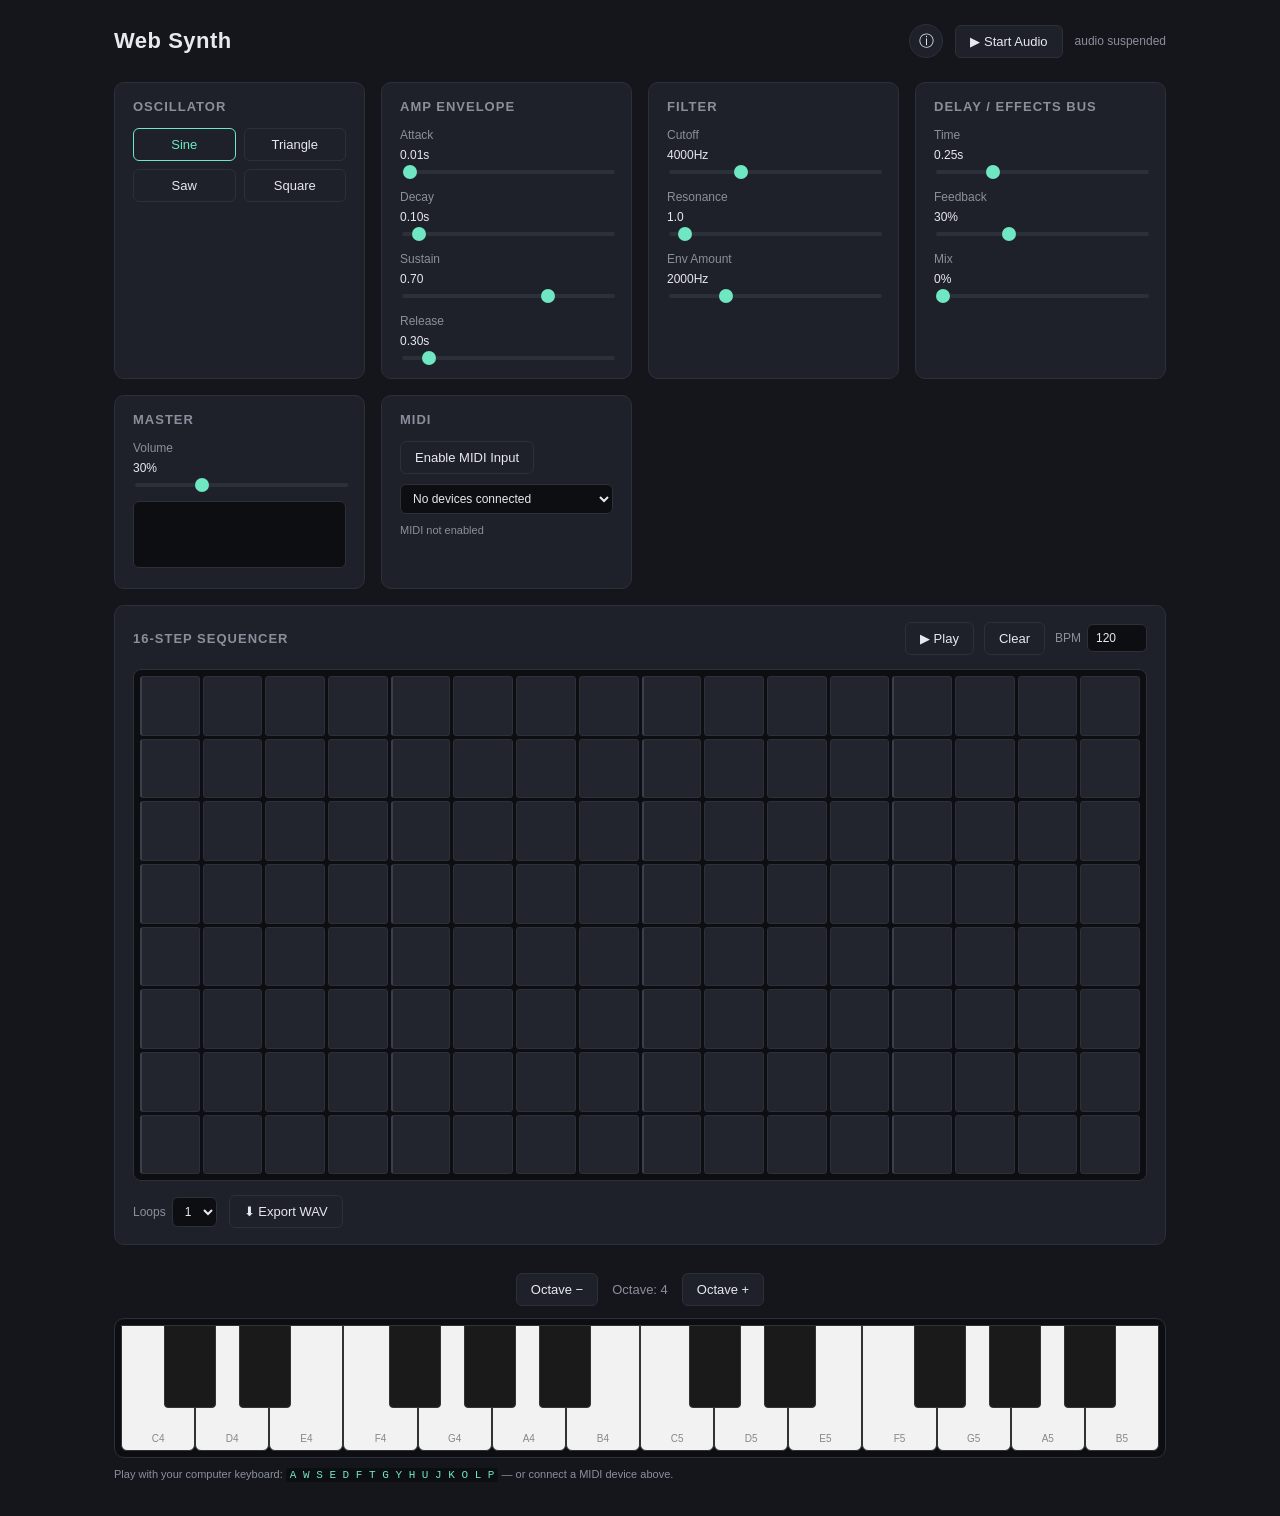
==== index.html @ 2da32f61 "Initial commit: Web Synth Polyphonic Web Audio/MIDI synthesizer with a 16-step sequencer, delay bus," ====
<!DOCTYPE html>
<html lang="en">
<head>
<meta charset="UTF-8" />
<meta name="viewport" content="width=device-width, initial-scale=1.0" />
<title>Web Synth</title>
<link rel="stylesheet" href="style.css" />
</head>
<body>
  <div class="app">
    <header>
      <h1>Web Synth</h1>
      <div class="power">
        <button id="aboutBtn" class="icon-btn" title="About / Tech Specs" aria-label="About and technical specs">ⓘ</button>
        <button id="startBtn">▶ Start Audio</button>
        <span id="statusText" class="status">audio suspended</span>
      </div>
    </header>

    <main>
      <section class="panel">
        <h2>Oscillator</h2>
        <div class="waveform-buttons" id="waveformButtons">
          <button data-wave="sine" class="wave-btn active">Sine</button>
          <button data-wave="triangle" class="wave-btn">Triangle</button>
          <button data-wave="sawtooth" class="wave-btn">Saw</button>
          <button data-wave="square" class="wave-btn">Square</button>
        </div>
      </section>

      <section class="panel">
        <h2>Amp Envelope</h2>
        <div class="sliders">
          <label>Attack <span class="val" id="attackVal">0.01s</span>
            <input type="range" id="attack" min="0" max="2" step="0.01" value="0.01">
          </label>
          <label>Decay <span class="val" id="decayVal">0.10s</span>
            <input type="range" id="decay" min="0" max="2" step="0.01" value="0.1">
          </label>
          <label>Sustain <span class="val" id="sustainVal">0.70</span>
            <input type="range" id="sustain" min="0" max="1" step="0.01" value="0.7">
          </label>
          <label>Release <span class="val" id="releaseVal">0.30s</span>
            <input type="range" id="release" min="0" max="3" step="0.01" value="0.3">
          </label>
        </div>
      </section>

      <section class="panel">
        <h2>Filter</h2>
        <div class="sliders">
          <label>Cutoff <span class="val" id="cutoffVal">4000Hz</span>
            <input type="range" id="cutoff" min="80" max="12000" step="1" value="4000">
          </label>
          <label>Resonance <span class="val" id="resonanceVal">1.0</span>
            <input type="range" id="resonance" min="0.1" max="20" step="0.1" value="1">
          </label>
          <label>Env Amount <span class="val" id="filterEnvVal">2000Hz</span>
            <input type="range" id="filterEnv" min="0" max="8000" step="1" value="2000">
          </label>
        </div>
      </section>

      <section class="panel">
        <h2>Delay / Effects Bus</h2>
        <div class="sliders">
          <label>Time <span class="val" id="delayTimeVal">0.25s</span>
            <input type="range" id="delayTime" min="0" max="1" step="0.01" value="0.25">
          </label>
          <label>Feedback <span class="val" id="delayFeedbackVal">30%</span>
            <input type="range" id="delayFeedback" min="0" max="0.9" step="0.01" value="0.3">
          </label>
          <label>Mix <span class="val" id="delayMixVal">0%</span>
            <input type="range" id="delayMix" min="0" max="1" step="0.01" value="0">
          </label>
        </div>
      </section>

      <section class="panel">
        <h2>Master</h2>
        <div class="sliders">
          <label>Volume <span class="val" id="volumeVal">30%</span>
            <input type="range" id="volume" min="0" max="1" step="0.01" value="0.3">
          </label>
        </div>
        <canvas id="scope" width="260" height="80"></canvas>
      </section>

      <section class="panel">
        <h2>MIDI</h2>
        <button id="midiBtn">Enable MIDI Input</button>
        <select id="midiDevices"><option>No devices connected</option></select>
        <p class="hint" id="midiStatus">MIDI not enabled</p>
      </section>
    </main>

    <section class="panel wide-panel">
      <div class="seq-header">
        <h2>16-Step Sequencer</h2>
        <div class="seq-transport">
          <button id="seqPlayBtn">▶ Play</button>
          <button id="seqClearBtn">Clear</button>
          <label class="bpm-label">BPM
            <input type="number" id="bpm" min="60" max="200" value="120">
          </label>
        </div>
      </div>
      <div class="seq-grid" id="seqGrid"></div>
      <div class="export-row">
        <label class="loops-label">Loops
          <select id="loops">
            <option value="1">1</option>
            <option value="2">2</option>
            <option value="4">4</option>
          </select>
        </label>
        <button id="exportBtn">⬇ Export WAV</button>
        <span class="hint" id="exportStatus"></span>
      </div>
    </section>

    <footer>
      <div class="octave-controls">
        <button id="octaveDown">Octave −</button>
        <span id="octaveLabel">Octave: 4</span>
        <button id="octaveUp">Octave +</button>
      </div>
      <div id="keyboard" class="keyboard"></div>
      <p class="hint">Play with your computer keyboard: <code>A W S E D F T G Y H U J K O L P</code> — or connect a MIDI device above.</p>
    </footer>
  </div>

  <div id="drawerBackdrop" class="drawer-backdrop"></div>
  <aside id="aboutDrawer" class="drawer" aria-hidden="true">
    <div class="drawer-header">
      <h2>About &amp; Tech Specs</h2>
      <button id="closeDrawer" class="icon-btn" aria-label="Close">✕</button>
    </div>
    <div class="drawer-content">
      <section>
        <h3>Signal Flow</h3>
        <div class="signal-flow">
          <div class="flow-node">Oscillator</div>
          <div class="flow-arrow">→</div>
          <div class="flow-node">ADSR Gain</div>
          <div class="flow-arrow">→</div>
          <div class="flow-node">Lowpass Filter</div>
          <div class="flow-arrow">→</div>
          <div class="flow-node">Delay Bus</div>
          <div class="flow-arrow">→</div>
          <div class="flow-node">Analyser</div>
          <div class="flow-arrow">→</div>
          <div class="flow-node accent">Master Out</div>
        </div>
      </section>
      <section>
        <h3>Live Performance</h3>
        <dl class="metrics" id="metrics">
          <div><dt>Audio Context</dt><dd id="metricState">—</dd></div>
          <div><dt>Sample Rate</dt><dd id="metricSampleRate">—</dd></div>
          <div><dt>Active Voices</dt><dd id="metricVoices">—</dd></div>
          <div><dt>Output Latency</dt><dd id="metricLatency">—</dd></div>
          <div><dt>Scope Refresh</dt><dd>60fps (requestAnimationFrame)</dd></div>
        </dl>
      </section>
      <section>
        <h3>Source</h3>
        <p class="hint">Built with vanilla HTML/CSS/JS on the Web Audio &amp; Web MIDI APIs — no frameworks, no build step.</p>
        <a id="githubLink" href="#" target="_blank" rel="noopener" class="github-link">View source on GitHub →</a>
      </section>
    </div>
  </aside>

  <script src="synth.js"></script>
</body>
</html>
---- style.css ----
:root {
  --bg: #14161c;
  --panel: #1e2129;
  --panel-border: #2c303a;
  --accent: #6ee7c2;
  --accent-dim: #3a8f74;
  --text: #e8e9ee;
  --text-dim: #8b8f9c;
  --key-white: #f2f2f2;
  --key-black: #1a1a1a;
  --key-active: #6ee7c2;
}

* { box-sizing: border-box; }

body {
  margin: 0;
  background: var(--bg);
  color: var(--text);
  font-family: -apple-system, "Segoe UI", Roboto, Helvetica, Arial, sans-serif;
  min-height: 100vh;
}

.app {
  max-width: 1100px;
  margin: 0 auto;
  padding: 24px;
}

header {
  display: flex;
  align-items: center;
  justify-content: space-between;
  margin-bottom: 24px;
}

h1 {
  font-size: 22px;
  letter-spacing: 0.5px;
  margin: 0;
}

.power {
  display: flex;
  align-items: center;
  gap: 12px;
}

.status {
  font-size: 12px;
  color: var(--text-dim);
}

button {
  background: var(--panel);
  border: 1px solid var(--panel-border);
  color: var(--text);
  padding: 8px 14px;
  border-radius: 6px;
  cursor: pointer;
  font-size: 13px;
  transition: border-color 0.15s, color 0.15s;
}

button:hover {
  border-color: var(--accent-dim);
}

button.active, button:active {
  border-color: var(--accent);
  color: var(--accent);
}

main {
  display: grid;
  grid-template-columns: repeat(auto-fit, minmax(220px, 1fr));
  gap: 16px;
}

.panel {
  background: var(--panel);
  border: 1px solid var(--panel-border);
  border-radius: 10px;
  padding: 16px 18px;
}

.panel h2 {
  font-size: 13px;
  text-transform: uppercase;
  letter-spacing: 1px;
  color: var(--text-dim);
  margin: 0 0 14px 0;
}

.waveform-buttons {
  display: grid;
  grid-template-columns: 1fr 1fr;
  gap: 8px;
}

.sliders {
  display: flex;
  flex-direction: column;
  gap: 14px;
}

.sliders label {
  display: flex;
  flex-direction: column;
  font-size: 12px;
  color: var(--text-dim);
  gap: 6px;
}

.sliders .val {
  color: var(--text);
  font-variant-numeric: tabular-nums;
}

input[type="range"] {
  -webkit-appearance: none;
  width: 100%;
  height: 4px;
  background: var(--panel-border);
  border-radius: 2px;
  outline: none;
}

input[type="range"]::-webkit-slider-thumb {
  -webkit-appearance: none;
  width: 14px;
  height: 14px;
  border-radius: 50%;
  background: var(--accent);
  cursor: pointer;
}

input[type="range"]::-moz-range-thumb {
  width: 14px;
  height: 14px;
  border-radius: 50%;
  background: var(--accent);
  border: none;
  cursor: pointer;
}

#scope {
  width: 100%;
  margin-top: 12px;
  background: #0c0e12;
  border-radius: 6px;
  border: 1px solid var(--panel-border);
}

select {
  width: 100%;
  margin-top: 10px;
  background: #0c0e12;
  color: var(--text);
  border: 1px solid var(--panel-border);
  border-radius: 6px;
  padding: 6px 8px;
  font-size: 12px;
}

.hint {
  font-size: 11px;
  color: var(--text-dim);
  margin-top: 10px;
}

.hint code {
  color: var(--accent);
  background: #0c0e12;
  padding: 1px 4px;
  border-radius: 3px;
}

footer {
  margin-top: 28px;
}

.octave-controls {
  display: flex;
  align-items: center;
  justify-content: center;
  gap: 14px;
  margin-bottom: 12px;
  font-size: 13px;
  color: var(--text-dim);
}

.keyboard {
  position: relative;
  height: 140px;
  display: flex;
  user-select: none;
  background: #0c0e12;
  border-radius: 10px;
  border: 1px solid var(--panel-border);
  overflow: hidden;
  padding: 6px;
}

.key {
  position: relative;
  border: 1px solid #333;
  border-radius: 0 0 6px 6px;
  cursor: pointer;
  transition: background 0.05s;
}

.key.white {
  background: var(--key-white);
  flex: 1;
  z-index: 1;
  min-width: 0;
}

.key.black {
  background: var(--key-black);
  position: absolute;
  top: 6px;
  width: 60%;
  height: 60%;
  z-index: 2;
  border-radius: 0 0 4px 4px;
}

.key.white.active {
  background: var(--key-active);
}

.key.black.active {
  background: var(--accent-dim);
}

.key .keylabel {
  position: absolute;
  bottom: 6px;
  left: 0;
  right: 0;
  text-align: center;
  font-size: 10px;
  color: #888;
  pointer-events: none;
}

.key.black .keylabel {
  color: #aaa;
}

/* ---------- Icon button ---------- */

.icon-btn {
  width: 34px;
  height: 34px;
  padding: 0;
  border-radius: 50%;
  font-size: 15px;
  display: inline-flex;
  align-items: center;
  justify-content: center;
}

/* ---------- Sequencer ---------- */

.wide-panel {
  margin-top: 16px;
  width: 100%;
}

.seq-header {
  display: flex;
  align-items: center;
  justify-content: space-between;
  flex-wrap: wrap;
  gap: 10px;
  margin-bottom: 14px;
}

.seq-header h2 {
  margin: 0;
  font-size: 13px;
  text-transform: uppercase;
  letter-spacing: 1px;
  color: var(--text-dim);
}

.seq-transport {
  display: flex;
  align-items: center;
  gap: 10px;
}

.bpm-label, .loops-label {
  display: flex;
  align-items: center;
  gap: 6px;
  font-size: 12px;
  color: var(--text-dim);
}

.bpm-label input[type="number"] {
  width: 60px;
  background: #0c0e12;
  color: var(--text);
  border: 1px solid var(--panel-border);
  border-radius: 6px;
  padding: 6px 8px;
  font-size: 12px;
}

.seq-grid {
  display: grid;
  grid-template-rows: repeat(8, 1fr);
  gap: 3px;
  background: #0c0e12;
  border: 1px solid var(--panel-border);
  border-radius: 8px;
  padding: 6px;
}

.seq-row {
  display: grid;
  grid-template-columns: repeat(16, 1fr);
  gap: 3px;
}

.seq-cell {
  aspect-ratio: 1;
  background: #22252e;
  border: 1px solid #2c303a;
  border-radius: 3px;
  cursor: pointer;
  min-height: 16px;
  transition: background 0.05s;
}

.seq-cell:nth-child(4n+1) {
  border-left: 2px solid #3a3f4c;
}

.seq-cell.on {
  background: var(--accent);
  border-color: var(--accent);
}

.seq-cell.playhead {
  outline: 2px solid #fff;
  outline-offset: -2px;
}

.export-row {
  display: flex;
  align-items: center;
  gap: 12px;
  margin-top: 14px;
  flex-wrap: wrap;
}

.export-row select {
  width: auto;
  margin-top: 0;
}

.export-row .hint {
  margin-top: 0;
}

/* ---------- Drawer ---------- */

.drawer-backdrop {
  position: fixed;
  inset: 0;
  background: rgba(0, 0, 0, 0.5);
  opacity: 0;
  pointer-events: none;
  transition: opacity 0.2s;
  z-index: 40;
}

.drawer-backdrop.open {
  opacity: 1;
  pointer-events: auto;
}

.drawer {
  position: fixed;
  top: 0;
  right: 0;
  bottom: 0;
  width: min(360px, 90vw);
  background: var(--panel);
  border-left: 1px solid var(--panel-border);
  transform: translateX(100%);
  transition: transform 0.25s ease;
  z-index: 50;
  overflow-y: auto;
}

.drawer.open {
  transform: translateX(0);
}

.drawer-header {
  display: flex;
  align-items: center;
  justify-content: space-between;
  padding: 16px 18px;
  border-bottom: 1px solid var(--panel-border);
  position: sticky;
  top: 0;
  background: var(--panel);
}

.drawer-header h2 {
  font-size: 15px;
  margin: 0;
}

.drawer-content {
  padding: 18px;
  display: flex;
  flex-direction: column;
  gap: 22px;
}

.drawer-content h3 {
  font-size: 12px;
  text-transform: uppercase;
  letter-spacing: 1px;
  color: var(--text-dim);
  margin: 0 0 12px 0;
}

.signal-flow {
  display: flex;
  flex-wrap: wrap;
  align-items: center;
  gap: 6px;
}

.flow-node {
  background: #0c0e12;
  border: 1px solid var(--panel-border);
  border-radius: 6px;
  padding: 6px 10px;
  font-size: 11px;
  color: var(--text);
}

.flow-node.accent {
  border-color: var(--accent);
  color: var(--accent);
}

.flow-arrow {
  color: var(--text-dim);
  font-size: 12px;
}

.metrics {
  display: flex;
  flex-direction: column;
  gap: 8px;
  margin: 0;
}

.metrics > div {
  display: flex;
  justify-content: space-between;
  font-size: 12px;
  border-bottom: 1px dashed var(--panel-border);
  padding-bottom: 6px;
}

.metrics dt {
  color: var(--text-dim);
}

.metrics dd {
  margin: 0;
  color: var(--text);
  font-variant-numeric: tabular-nums;
}

.github-link {
  display: inline-block;
  margin-top: 8px;
  color: var(--accent);
  font-size: 12px;
  text-decoration: none;
}

.github-link:hover {
  text-decoration: underline;
}

.github-link.disabled {
  color: var(--text-dim);
  cursor: default;
  text-decoration: none;
}
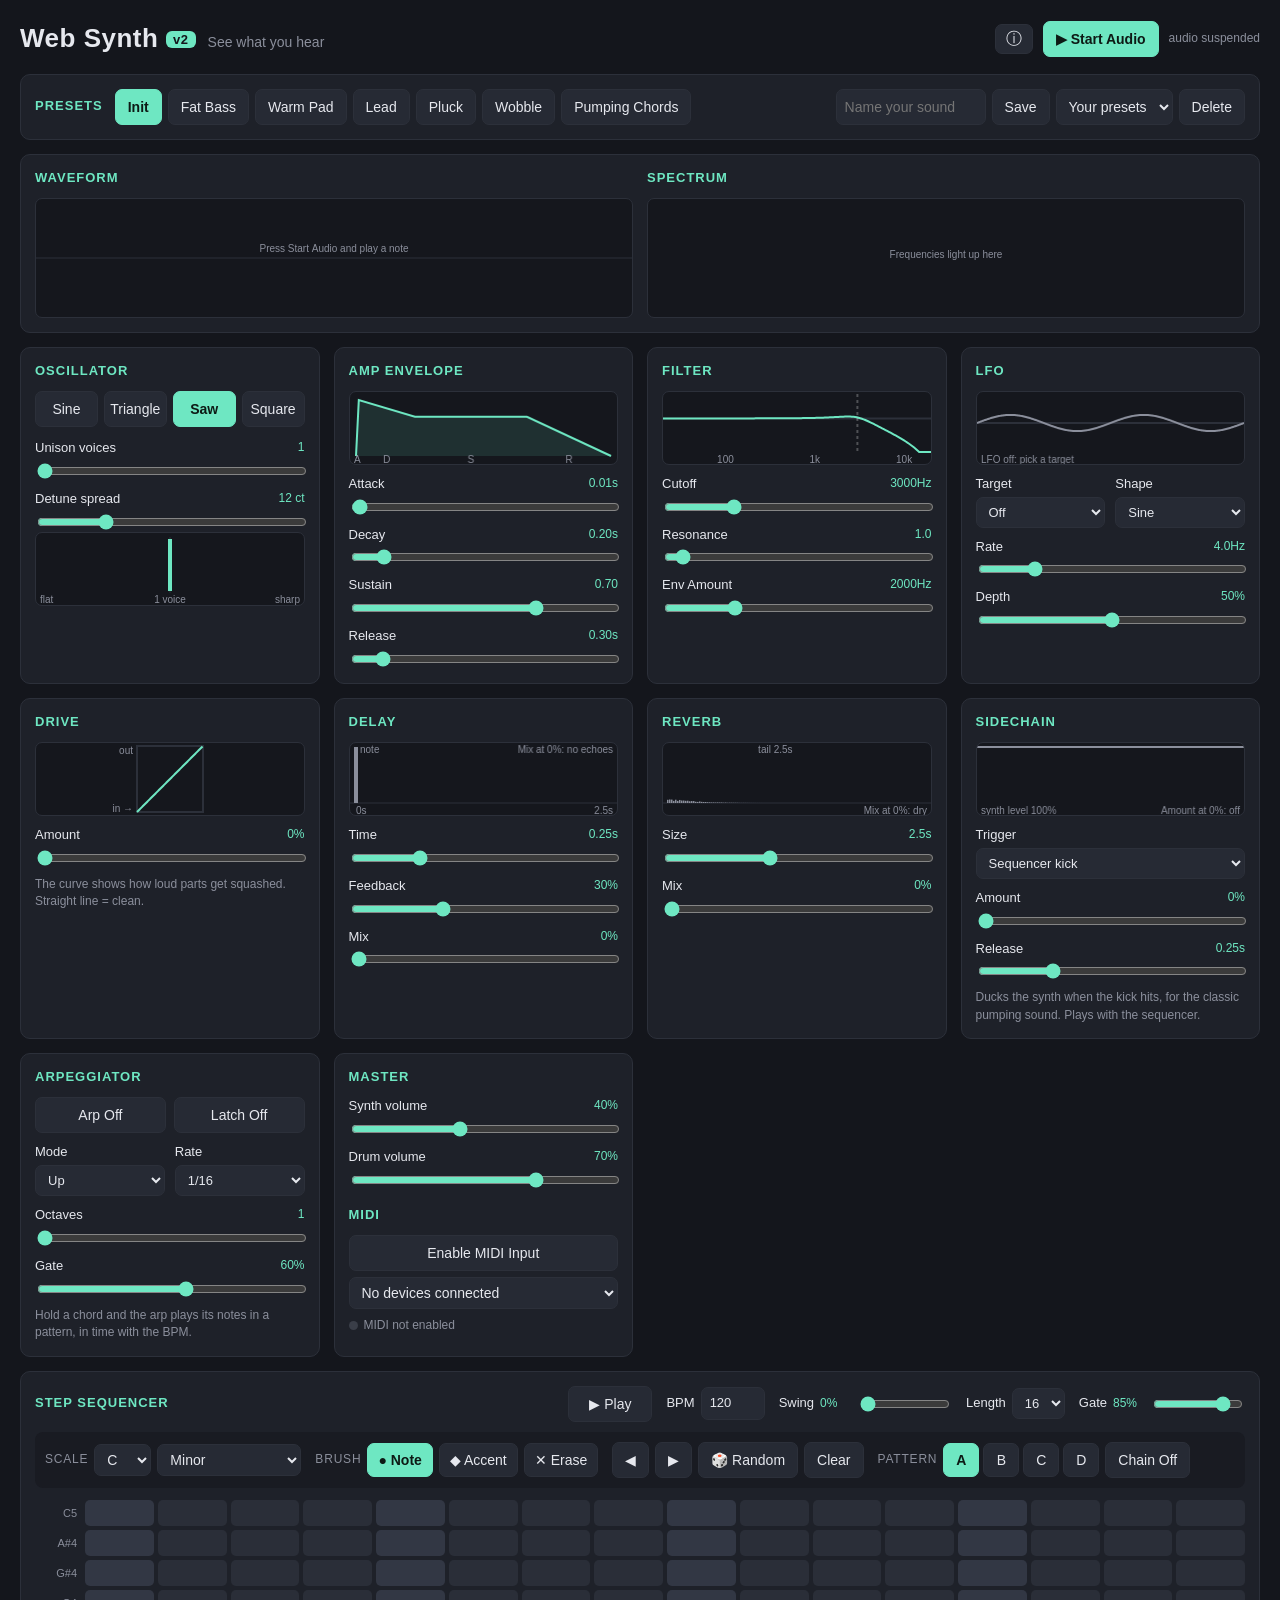
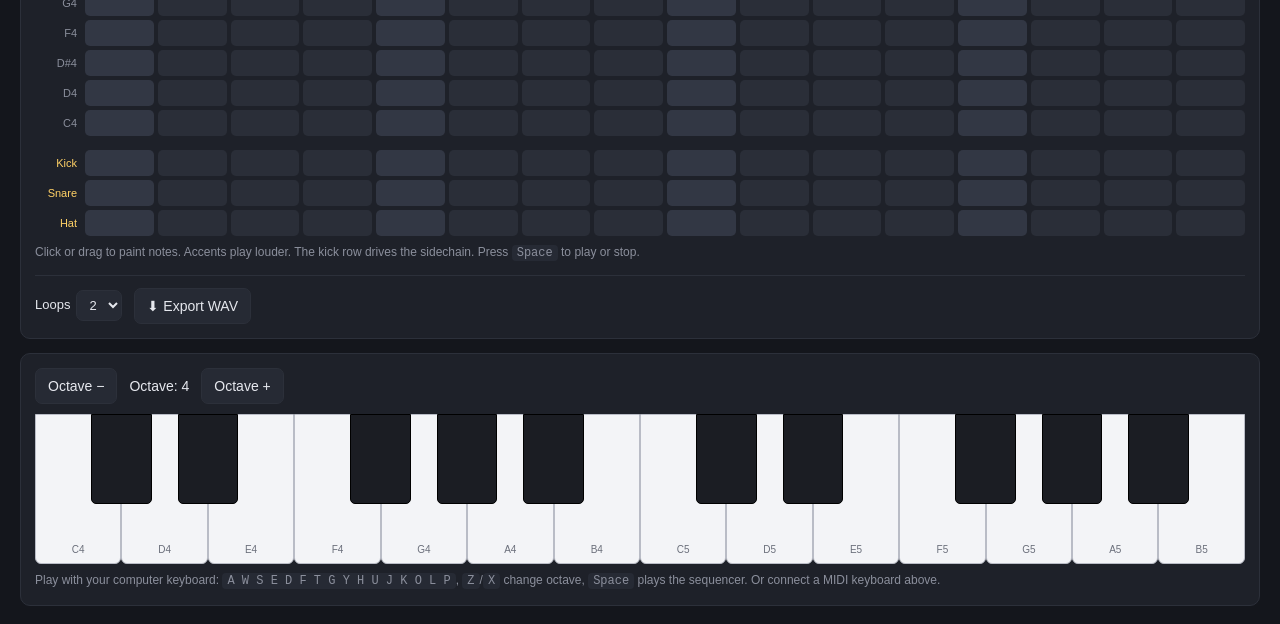
==== commit c7c463e3: "Web Synth v2: effects, sidechain, arp, drum sequencer, visuals" ====
--- a/index.html
+++ b/index.html
@@ -4,12 +4,16 @@
 <meta charset="UTF-8" />
 <meta name="viewport" content="width=device-width, initial-scale=1.0" />
 <title>Web Synth</title>
+<meta name="description" content="A polyphonic browser synthesizer with unison, LFO, drive, delay, reverb, sidechain, arpeggiator, a step sequencer with drums, MIDI input and WAV export." />
 <link rel="stylesheet" href="style.css" />
 </head>
 <body>
   <div class="app">
     <header>
-      <h1>Web Synth</h1>
+      <div class="brand">
+        <h1>Web Synth <span class="version">v2</span></h1>
+        <span class="tagline">See what you hear</span>
+      </div>
       <div class="power">
         <button id="aboutBtn" class="icon-btn" title="About / Tech Specs" aria-label="About and technical specs">ⓘ</button>
         <button id="startBtn">▶ Start Audio</button>
@@ -17,40 +21,75 @@
       </div>
     </header>
 
+    <!-- ---------- Presets ---------- -->
+    <section class="panel preset-bar" aria-label="Presets">
+      <h2>Presets</h2>
+      <div class="preset-buttons" id="presetButtons"></div>
+      <div class="preset-save">
+        <input type="text" id="presetName" placeholder="Name your sound" maxlength="24" />
+        <button id="savePresetBtn">Save</button>
+        <select id="userPresets" aria-label="Your saved presets"><option value="">Your presets</option></select>
+        <button id="deletePresetBtn" title="Delete selected preset">Delete</button>
+      </div>
+    </section>
+
+    <!-- ---------- Visualizer ---------- -->
+    <section class="panel viz-panel">
+      <div class="viz-block">
+        <h2>Waveform</h2>
+        <canvas id="scope" class="viz viz-tall"></canvas>
+      </div>
+      <div class="viz-block">
+        <h2>Spectrum</h2>
+        <canvas id="spectrum" class="viz viz-tall"></canvas>
+      </div>
+    </section>
+
     <main>
       <section class="panel">
         <h2>Oscillator</h2>
         <div class="waveform-buttons" id="waveformButtons">
-          <button data-wave="sine" class="wave-btn active">Sine</button>
+          <button data-wave="sine" class="wave-btn">Sine</button>
           <button data-wave="triangle" class="wave-btn">Triangle</button>
-          <button data-wave="sawtooth" class="wave-btn">Saw</button>
+          <button data-wave="sawtooth" class="wave-btn active">Saw</button>
           <button data-wave="square" class="wave-btn">Square</button>
         </div>
+        <div class="sliders spaced">
+          <label>Unison voices <span class="val" id="unisonVal">1</span>
+            <input type="range" id="unison" min="1" max="7" step="1" value="1">
+          </label>
+          <label>Detune spread <span class="val" id="detuneVal">12 ct</span>
+            <input type="range" id="detune" min="0" max="50" step="1" value="12">
+          </label>
+        </div>
+        <canvas id="unisonViz" class="viz"></canvas>
       </section>
 
       <section class="panel">
         <h2>Amp Envelope</h2>
+        <canvas id="adsrViz" class="viz"></canvas>
         <div class="sliders">
           <label>Attack <span class="val" id="attackVal">0.01s</span>
             <input type="range" id="attack" min="0" max="2" step="0.01" value="0.01">
           </label>
-          <label>Decay <span class="val" id="decayVal">0.10s</span>
-            <input type="range" id="decay" min="0" max="2" step="0.01" value="0.1">
+          <label>Decay <span class="val" id="decayVal">0.20s</span>
+            <input type="range" id="decay" min="0" max="2" step="0.01" value="0.2">
           </label>
           <label>Sustain <span class="val" id="sustainVal">0.70</span>
             <input type="range" id="sustain" min="0" max="1" step="0.01" value="0.7">
           </label>
           <label>Release <span class="val" id="releaseVal">0.30s</span>
-            <input type="range" id="release" min="0" max="3" step="0.01" value="0.3">
+            <input type="range" id="release" min="0.01" max="3" step="0.01" value="0.3">
           </label>
         </div>
       </section>
 
       <section class="panel">
         <h2>Filter</h2>
-        <div class="sliders">
-          <label>Cutoff <span class="val" id="cutoffVal">4000Hz</span>
-            <input type="range" id="cutoff" min="80" max="12000" step="1" value="4000">
+        <canvas id="filterViz" class="viz"></canvas>
+        <div class="sliders">
+          <label>Cutoff <span class="val" id="cutoffVal">3000Hz</span>
+            <input type="range" id="cutoff" min="80" max="12000" step="1" value="3000">
           </label>
           <label>Resonance <span class="val" id="resonanceVal">1.0</span>
             <input type="range" id="resonance" min="0.1" max="20" step="0.1" value="1">
@@ -62,10 +101,53 @@
       </section>
 
       <section class="panel">
-        <h2>Delay / Effects Bus</h2>
+        <h2>LFO</h2>
+        <canvas id="lfoViz" class="viz"></canvas>
+        <div class="select-row">
+          <label>Target
+            <select id="lfoTarget">
+              <option value="off">Off</option>
+              <option value="pitch">Pitch (vibrato)</option>
+              <option value="filter">Filter (wobble)</option>
+              <option value="volume">Volume (tremolo)</option>
+            </select>
+          </label>
+          <label>Shape
+            <select id="lfoWave">
+              <option value="sine">Sine</option>
+              <option value="triangle">Triangle</option>
+              <option value="square">Square</option>
+              <option value="sawtooth">Saw</option>
+            </select>
+          </label>
+        </div>
+        <div class="sliders">
+          <label>Rate <span class="val" id="lfoRateVal">4.0Hz</span>
+            <input type="range" id="lfoRate" min="0.1" max="20" step="0.1" value="4">
+          </label>
+          <label>Depth <span class="val" id="lfoDepthVal">50%</span>
+            <input type="range" id="lfoDepth" min="0" max="1" step="0.01" value="0.5">
+          </label>
+        </div>
+      </section>
+
+      <section class="panel">
+        <h2>Drive</h2>
+        <canvas id="driveViz" class="viz"></canvas>
+        <div class="sliders">
+          <label>Amount <span class="val" id="driveVal">0%</span>
+            <input type="range" id="drive" min="0" max="1" step="0.01" value="0">
+          </label>
+        </div>
+        <p class="hint">The curve shows how loud parts get squashed. Straight line = clean.</p>
+      </section>
+
+      <section class="panel">
+        <h2>Delay</h2>
+        <canvas id="delayViz" class="viz"></canvas>
         <div class="sliders">
           <label>Time <span class="val" id="delayTimeVal">0.25s</span>
-            <input type="range" id="delayTime" min="0" max="1" step="0.01" value="0.25">
+            <input type="range" id="delayTime" min="0.01" max="1" step="0.01" value="0.25">
           </label>
           <label>Feedback <span class="val" id="delayFeedbackVal">30%</span>
             <input type="range" id="delayFeedback" min="0" max="0.9" step="0.01" value="0.3">
@@ -77,40 +159,155 @@
       </section>
 
       <section class="panel">
+        <h2>Reverb</h2>
+        <canvas id="reverbViz" class="viz"></canvas>
+        <div class="sliders">
+          <label>Size <span class="val" id="reverbSizeVal">2.5s</span>
+            <input type="range" id="reverbSize" min="0.3" max="6" step="0.1" value="2.5">
+          </label>
+          <label>Mix <span class="val" id="reverbMixVal">0%</span>
+            <input type="range" id="reverbMix" min="0" max="1" step="0.01" value="0">
+          </label>
+        </div>
+      </section>
+
+      <section class="panel">
+        <h2>Sidechain</h2>
+        <canvas id="sidechainViz" class="viz"></canvas>
+        <div class="select-row">
+          <label>Trigger
+            <select id="scSource">
+              <option value="kick">Sequencer kick</option>
+              <option value="beat">Every beat</option>
+            </select>
+          </label>
+        </div>
+        <div class="sliders">
+          <label>Amount <span class="val" id="scAmountVal">0%</span>
+            <input type="range" id="scAmount" min="0" max="1" step="0.01" value="0">
+          </label>
+          <label>Release <span class="val" id="scReleaseVal">0.25s</span>
+            <input type="range" id="scRelease" min="0.05" max="0.8" step="0.01" value="0.25">
+          </label>
+        </div>
+        <p class="hint">Ducks the synth when the kick hits, for the classic pumping sound. Plays with the sequencer.</p>
+      </section>
+
+      <section class="panel">
+        <h2>Arpeggiator</h2>
+        <div class="toggle-row">
+          <button id="arpToggle" class="toggle">Arp Off</button>
+          <button id="arpLatch" class="toggle">Latch Off</button>
+        </div>
+        <div class="select-row">
+          <label>Mode
+            <select id="arpMode">
+              <option value="up">Up</option>
+              <option value="down">Down</option>
+              <option value="updown">Up-Down</option>
+              <option value="random">Random</option>
+              <option value="order">As played</option>
+            </select>
+          </label>
+          <label>Rate
+            <select id="arpRate">
+              <option value="1/8">1/8</option>
+              <option value="1/8T">1/8 triplet</option>
+              <option value="1/16" selected>1/16</option>
+              <option value="1/16T">1/16 triplet</option>
+              <option value="1/32">1/32</option>
+            </select>
+          </label>
+        </div>
+        <div class="sliders">
+          <label>Octaves <span class="val" id="arpOctavesVal">1</span>
+            <input type="range" id="arpOctaves" min="1" max="3" step="1" value="1">
+          </label>
+          <label>Gate <span class="val" id="arpGateVal">60%</span>
+            <input type="range" id="arpGate" min="0.1" max="1" step="0.01" value="0.6">
+          </label>
+        </div>
+        <p class="hint">Hold a chord and the arp plays its notes in a pattern, in time with the BPM.</p>
+      </section>
+
+      <section class="panel">
         <h2>Master</h2>
         <div class="sliders">
-          <label>Volume <span class="val" id="volumeVal">30%</span>
-            <input type="range" id="volume" min="0" max="1" step="0.01" value="0.3">
-          </label>
-        </div>
-        <canvas id="scope" width="260" height="80"></canvas>
-      </section>
-
-      <section class="panel">
-        <h2>MIDI</h2>
+          <label>Synth volume <span class="val" id="volumeVal">40%</span>
+            <input type="range" id="volume" min="0" max="1" step="0.01" value="0.4">
+          </label>
+          <label>Drum volume <span class="val" id="drumVolumeVal">70%</span>
+            <input type="range" id="drumVolume" min="0" max="1" step="0.01" value="0.7">
+          </label>
+        </div>
+        <h2 class="sub">MIDI</h2>
         <button id="midiBtn">Enable MIDI Input</button>
         <select id="midiDevices"><option>No devices connected</option></select>
-        <p class="hint" id="midiStatus">MIDI not enabled</p>
+        <p class="hint midi-status"><span id="midiLed" class="led"></span><span id="midiStatus">MIDI not enabled</span></p>
       </section>
     </main>
 
+    <!-- ---------- Sequencer ---------- -->
     <section class="panel wide-panel">
       <div class="seq-header">
-        <h2>16-Step Sequencer</h2>
+        <h2>Step Sequencer</h2>
         <div class="seq-transport">
           <button id="seqPlayBtn">▶ Play</button>
+          <label class="inline-label">BPM
+            <input type="number" id="bpm" min="60" max="200" value="120">
+          </label>
+          <label class="inline-label">Swing <span class="val" id="swingVal">0%</span>
+            <input type="range" id="swing" min="0" max="0.5" step="0.01" value="0">
+          </label>
+          <label class="inline-label">Length
+            <select id="seqLength">
+              <option value="8">8</option>
+              <option value="12">12</option>
+              <option value="16" selected>16</option>
+            </select>
+          </label>
+          <label class="inline-label">Gate <span class="val" id="seqGateVal">85%</span>
+            <input type="range" id="seqGate" min="0.1" max="1" step="0.01" value="0.85">
+          </label>
+        </div>
+      </div>
+
+      <div class="seq-tools">
+        <div class="tool-group">
+          <span class="tool-label">Scale</span>
+          <select id="seqRoot" aria-label="Root note"></select>
+          <select id="seqScale" aria-label="Scale"></select>
+        </div>
+        <div class="tool-group segmented" id="brushGroup" role="radiogroup" aria-label="Brush">
+          <span class="tool-label">Brush</span>
+          <button data-brush="note" class="active">● Note</button>
+          <button data-brush="accent">◆ Accent</button>
+          <button data-brush="erase">✕ Erase</button>
+        </div>
+        <div class="tool-group">
+          <button id="seqShiftLeft" title="Shift pattern left">◀</button>
+          <button id="seqShiftRight" title="Shift pattern right">▶</button>
+          <button id="seqRandomBtn">🎲 Random</button>
           <button id="seqClearBtn">Clear</button>
-          <label class="bpm-label">BPM
-            <input type="number" id="bpm" min="60" max="200" value="120">
-          </label>
-        </div>
-      </div>
-      <div class="seq-grid" id="seqGrid"></div>
+        </div>
+        <div class="tool-group">
+          <span class="tool-label">Pattern</span>
+          <div class="slots" id="slotButtons"></div>
+          <button id="chainBtn" class="toggle" title="Play patterns A→D in a row">Chain Off</button>
+        </div>
+      </div>
+
+      <div class="seq-wrap">
+        <div class="seq-labels" id="seqLabels"></div>
+        <div class="seq-grid" id="seqGrid"></div>
+      </div>
+      <p class="hint">Click or drag to paint notes. Accents play louder. The kick row drives the sidechain. Press <code>Space</code> to play or stop.</p>
+
       <div class="export-row">
-        <label class="loops-label">Loops
+        <label class="inline-label">Loops
           <select id="loops">
             <option value="1">1</option>
-            <option value="2">2</option>
+            <option value="2" selected>2</option>
             <option value="4">4</option>
           </select>
         </label>
@@ -126,7 +323,7 @@
         <button id="octaveUp">Octave +</button>
       </div>
       <div id="keyboard" class="keyboard"></div>
-      <p class="hint">Play with your computer keyboard: <code>A W S E D F T G Y H U J K O L P</code> — or connect a MIDI device above.</p>
+      <p class="hint">Play with your computer keyboard: <code>A W S E D F T G Y H U J K O L P</code>, <code>Z</code>/<code>X</code> change octave, <code>Space</code> plays the sequencer. Or connect a MIDI keyboard above.</p>
     </footer>
   </div>
 
@@ -140,17 +337,21 @@
       <section>
         <h3>Signal Flow</h3>
         <div class="signal-flow">
-          <div class="flow-node">Oscillator</div>
-          <div class="flow-arrow">→</div>
-          <div class="flow-node">ADSR Gain</div>
-          <div class="flow-arrow">→</div>
-          <div class="flow-node">Lowpass Filter</div>
-          <div class="flow-arrow">→</div>
-          <div class="flow-node">Delay Bus</div>
-          <div class="flow-arrow">→</div>
-          <div class="flow-node">Analyser</div>
-          <div class="flow-arrow">→</div>
-          <div class="flow-node accent">Master Out</div>
+          <div class="flow-node">Oscillators ×unison</div>
+          <div class="flow-arrow">→</div>
+          <div class="flow-node">Filter + envelope</div>
+          <div class="flow-arrow">→</div>
+          <div class="flow-node">Amp envelope</div>
+          <div class="flow-arrow">→</div>
+          <div class="flow-node">Tremolo (LFO)</div>
+          <div class="flow-arrow">→</div>
+          <div class="flow-node">Drive</div>
+          <div class="flow-arrow">→</div>
+          <div class="flow-node">Dry + Delay + Reverb</div>
+          <div class="flow-arrow">→</div>
+          <div class="flow-node">Sidechain duck</div>
+          <div class="flow-arrow">→</div>
+          <div class="flow-node accent">Master (+ drums)</div>
         </div>
       </section>
       <section>
@@ -160,12 +361,12 @@
           <div><dt>Sample Rate</dt><dd id="metricSampleRate">—</dd></div>
           <div><dt>Active Voices</dt><dd id="metricVoices">—</dd></div>
           <div><dt>Output Latency</dt><dd id="metricLatency">—</dd></div>
-          <div><dt>Scope Refresh</dt><dd>60fps (requestAnimationFrame)</dd></div>
+          <div><dt>Visuals</dt><dd>60fps (requestAnimationFrame)</dd></div>
         </dl>
       </section>
       <section>
         <h3>Source</h3>
-        <p class="hint">Built with vanilla HTML/CSS/JS on the Web Audio &amp; Web MIDI APIs — no frameworks, no build step.</p>
+        <p class="hint">Built with vanilla HTML/CSS/JS on the Web Audio &amp; Web MIDI APIs: no frameworks, no build step.</p>
         <a id="githubLink" href="#" target="_blank" rel="noopener" class="github-link">View source on GitHub →</a>
       </section>
     </div>
--- a/style.css
+++ b/style.css
@@ -1,14 +1,15 @@
 :root {
   --bg: #14161c;
   --panel: #1e2129;
-  --panel-border: #2c303a;
+  --panel-2: #262a34;
+  --border: #2c303a;
+  --text: #e6e8ee;
+  --muted: #8b8f9c;
   --accent: #6ee7c2;
   --accent-dim: #3a8f74;
-  --text: #e8e9ee;
-  --text-dim: #8b8f9c;
-  --key-white: #f2f2f2;
-  --key-black: #1a1a1a;
-  --key-active: #6ee7c2;
+  --accent-2: #ffd166;
+  --danger: #ff6b6b;
+  --radius: 10px;
 }
 
 * { box-sizing: border-box; }
@@ -18,487 +19,356 @@
   background: var(--bg);
   color: var(--text);
   font-family: -apple-system, "Segoe UI", Roboto, Helvetica, Arial, sans-serif;
-  min-height: 100vh;
+  font-size: 14px;
+  line-height: 1.45;
 }
 
 .app {
-  max-width: 1100px;
+  max-width: 1280px;
   margin: 0 auto;
-  padding: 24px;
-}
+  padding: 20px;
+}
+
+/* ---------- Header ---------- */
 
 header {
   display: flex;
-  align-items: center;
   justify-content: space-between;
-  margin-bottom: 24px;
-}
-
-h1 {
-  font-size: 22px;
-  letter-spacing: 0.5px;
-  margin: 0;
-}
-
-.power {
-  display: flex;
-  align-items: center;
+  align-items: center;
+  flex-wrap: wrap;
   gap: 12px;
-}
-
-.status {
+  margin-bottom: 16px;
+}
+.brand { display: flex; align-items: baseline; gap: 12px; flex-wrap: wrap; }
+h1 { margin: 0; font-size: 26px; letter-spacing: 0.5px; }
+.version {
+  font-size: 13px;
+  color: var(--bg);
+  background: var(--accent);
+  border-radius: 6px;
+  padding: 1px 7px;
+  vertical-align: middle;
+}
+.tagline { color: var(--muted); }
+.power { display: flex; align-items: center; gap: 10px; }
+.status { color: var(--muted); font-size: 12px; }
+
+/* ---------- Generic controls ---------- */
+
+button {
+  background: var(--panel-2);
+  color: var(--text);
+  border: 1px solid var(--border);
+  border-radius: 7px;
+  padding: 7px 12px;
+  font: inherit;
+  cursor: pointer;
+  transition: background 0.12s, border-color 0.12s, color 0.12s;
+}
+button:hover { border-color: var(--accent-dim); }
+button.active, button.toggle.active {
+  background: var(--accent);
+  color: #0d1a15;
+  border-color: var(--accent);
+  font-weight: 600;
+}
+button:disabled { opacity: 0.5; cursor: wait; }
+#startBtn { background: var(--accent); color: #0d1a15; border-color: var(--accent); font-weight: 600; }
+.icon-btn { padding: 6px 10px; font-size: 16px; line-height: 1; }
+
+select, input[type="number"], input[type="text"] {
+  background: var(--panel-2);
+  color: var(--text);
+  border: 1px solid var(--border);
+  border-radius: 7px;
+  padding: 6px 8px;
+  font: inherit;
+}
+input[type="number"] { width: 64px; }
+input[type="range"] { width: 100%; accent-color: var(--accent); }
+
+code {
+  background: var(--panel-2);
+  border-radius: 4px;
+  padding: 1px 5px;
   font-size: 12px;
-  color: var(--text-dim);
-}
-
-button {
-  background: var(--panel);
-  border: 1px solid var(--panel-border);
-  color: var(--text);
-  padding: 8px 14px;
-  border-radius: 6px;
-  cursor: pointer;
-  font-size: 13px;
-  transition: border-color 0.15s, color 0.15s;
-}
-
-button:hover {
-  border-color: var(--accent-dim);
-}
-
-button.active, button:active {
-  border-color: var(--accent);
-  color: var(--accent);
-}
-
-main {
-  display: grid;
-  grid-template-columns: repeat(auto-fit, minmax(220px, 1fr));
-  gap: 16px;
-}
+}
+
+.hint { color: var(--muted); font-size: 12px; margin: 8px 0 0; }
+
+/* ---------- Panels ---------- */
 
 .panel {
   background: var(--panel);
-  border: 1px solid var(--panel-border);
-  border-radius: 10px;
-  padding: 16px 18px;
-}
-
+  border: 1px solid var(--border);
+  border-radius: var(--radius);
+  padding: 14px;
+}
 .panel h2 {
+  margin: 0 0 10px;
   font-size: 13px;
   text-transform: uppercase;
   letter-spacing: 1px;
-  color: var(--text-dim);
-  margin: 0 0 14px 0;
-}
-
-.waveform-buttons {
+  color: var(--accent);
+}
+.panel h2.sub { margin-top: 16px; }
+
+main {
+  display: grid;
+  grid-template-columns: repeat(auto-fill, minmax(250px, 1fr));
+  gap: 14px;
+  margin: 14px 0;
+}
+
+.sliders { display: flex; flex-direction: column; gap: 9px; }
+.sliders.spaced { margin-top: 12px; }
+.sliders label { display: flex; flex-direction: column; gap: 3px; font-size: 13px; }
+.val { float: right; color: var(--accent); font-variant-numeric: tabular-nums; font-size: 12px; }
+.sliders label .val { position: absolute; right: 0; }
+.sliders label { position: relative; }
+
+.select-row { display: flex; gap: 10px; margin-bottom: 10px; flex-wrap: wrap; }
+.select-row label { display: flex; flex-direction: column; gap: 3px; font-size: 13px; flex: 1; min-width: 100px; }
+.toggle-row { display: flex; gap: 8px; margin-bottom: 10px; }
+.toggle-row button { flex: 1; }
+
+.waveform-buttons { display: grid; grid-template-columns: repeat(4, 1fr); gap: 6px; }
+.waveform-buttons button { padding: 7px 4px; }
+
+/* ---------- Visuals ---------- */
+
+.viz {
+  display: block;
+  width: 100%;
+  height: 74px;
+  background: #15171d;
+  border: 1px solid var(--border);
+  border-radius: 7px;
+  margin-bottom: 10px;
+}
+.viz-tall { height: 120px; margin-bottom: 0; }
+.viz-panel {
   display: grid;
   grid-template-columns: 1fr 1fr;
-  gap: 8px;
-}
-
-.sliders {
-  display: flex;
-  flex-direction: column;
   gap: 14px;
 }
 
-.sliders label {
-  display: flex;
-  flex-direction: column;
-  font-size: 12px;
-  color: var(--text-dim);
-  gap: 6px;
-}
-
-.sliders .val {
-  color: var(--text);
+/* ---------- Presets ---------- */
+
+.preset-bar {
+  display: flex;
+  align-items: center;
+  flex-wrap: wrap;
+  gap: 12px;
+  margin-bottom: 14px;
+}
+.preset-bar h2 { margin: 0; }
+.preset-buttons { display: flex; flex-wrap: wrap; gap: 6px; flex: 1; }
+.preset-save { display: flex; gap: 6px; flex-wrap: wrap; }
+.preset-save input { width: 150px; }
+
+/* ---------- MIDI LED ---------- */
+
+.midi-status { display: flex; align-items: center; gap: 6px; }
+.led {
+  width: 9px;
+  height: 9px;
+  border-radius: 50%;
+  background: #3a3e48;
+  flex: none;
+}
+.led.on { background: var(--accent); box-shadow: 0 0 8px var(--accent); }
+#midiBtn { width: 100%; margin-bottom: 6px; }
+#midiDevices { width: 100%; }
+
+/* ---------- Sequencer ---------- */
+
+.wide-panel { margin-bottom: 14px; }
+.seq-header {
+  display: flex;
+  justify-content: space-between;
+  align-items: center;
+  flex-wrap: wrap;
+  gap: 10px;
+  margin-bottom: 10px;
+}
+.seq-header h2 { margin: 0; }
+.seq-transport { display: flex; align-items: center; gap: 14px; flex-wrap: wrap; }
+.inline-label { display: flex; align-items: center; gap: 6px; font-size: 13px; }
+.inline-label .val { float: none; min-width: 32px; }
+.inline-label input[type="range"] { width: 90px; }
+#seqPlayBtn { min-width: 84px; }
+
+.seq-tools {
+  display: flex;
+  flex-wrap: wrap;
+  gap: 14px;
+  padding: 10px;
+  background: #191b22;
+  border-radius: 8px;
+  margin-bottom: 12px;
+}
+.tool-group { display: flex; align-items: center; gap: 6px; flex-wrap: wrap; }
+.tool-label { color: var(--muted); font-size: 12px; text-transform: uppercase; letter-spacing: 0.8px; }
+.segmented button { padding: 6px 10px; }
+.slots { display: flex; gap: 4px; }
+.slot-btn { width: 36px; padding: 6px 0; position: relative; }
+.slot-btn.filled::after {
+  content: "";
+  position: absolute;
+  bottom: 3px;
+  left: 50%;
+  width: 4px;
+  height: 4px;
+  margin-left: -2px;
+  border-radius: 50%;
+  background: currentColor;
+}
+.slot-btn.playing { box-shadow: 0 0 0 2px var(--accent-2); }
+
+.seq-wrap { display: flex; gap: 8px; overflow-x: auto; }
+.seq-labels { display: flex; flex-direction: column; gap: 4px; flex: none; }
+.seq-label {
+  height: 26px;
+  line-height: 26px;
+  font-size: 11px;
+  color: var(--muted);
+  text-align: right;
+  min-width: 42px;
   font-variant-numeric: tabular-nums;
 }
-
-input[type="range"] {
-  -webkit-appearance: none;
-  width: 100%;
-  height: 4px;
-  background: var(--panel-border);
-  border-radius: 2px;
-  outline: none;
-}
-
-input[type="range"]::-webkit-slider-thumb {
-  -webkit-appearance: none;
-  width: 14px;
-  height: 14px;
-  border-radius: 50%;
-  background: var(--accent);
+.seq-label.drum-row { color: var(--accent-2); }
+.seq-spacer { height: 6px; }
+.seq-grid { display: flex; flex-direction: column; gap: 4px; flex: 1; min-width: 520px; touch-action: none; user-select: none; }
+.seq-row { display: grid; grid-template-columns: repeat(16, 1fr); gap: 4px; }
+.seq-cell {
+  height: 26px;
+  background: #2a2e38;
+  border-radius: 5px;
   cursor: pointer;
-}
-
-input[type="range"]::-moz-range-thumb {
-  width: 14px;
-  height: 14px;
-  border-radius: 50%;
-  background: var(--accent);
-  border: none;
-  cursor: pointer;
-}
-
-#scope {
-  width: 100%;
+  transition: background 0.08s, transform 0.08s;
+}
+.seq-cell.beat { background: #323744; }
+.seq-cell:hover { outline: 1px solid var(--accent-dim); }
+.seq-cell.on { background: var(--accent-dim); }
+.seq-cell.accent { background: var(--accent); box-shadow: inset 0 0 0 2px #e9fff7; }
+.drum-row .seq-cell.on { background: #a7863c; }
+.drum-row .seq-cell.accent { background: var(--accent-2); box-shadow: inset 0 0 0 2px #fff4d6; }
+.seq-cell.disabled { opacity: 0.18; cursor: not-allowed; }
+.seq-cell.playhead { outline: 2px solid #fff; outline-offset: -1px; }
+.seq-cell.playhead.on, .seq-cell.playhead.accent { transform: scale(1.08); filter: brightness(1.25); }
+
+.export-row {
+  display: flex;
+  align-items: center;
+  gap: 12px;
+  flex-wrap: wrap;
   margin-top: 12px;
-  background: #0c0e12;
-  border-radius: 6px;
-  border: 1px solid var(--panel-border);
-}
-
-select {
-  width: 100%;
-  margin-top: 10px;
-  background: #0c0e12;
-  color: var(--text);
-  border: 1px solid var(--panel-border);
-  border-radius: 6px;
-  padding: 6px 8px;
-  font-size: 12px;
-}
-
-.hint {
-  font-size: 11px;
-  color: var(--text-dim);
-  margin-top: 10px;
-}
-
-.hint code {
-  color: var(--accent);
-  background: #0c0e12;
-  padding: 1px 4px;
-  border-radius: 3px;
-}
+  padding-top: 12px;
+  border-top: 1px solid var(--border);
+}
+.export-row .hint { margin: 0; }
+
+/* ---------- Keyboard ---------- */
 
 footer {
-  margin-top: 28px;
-}
-
-.octave-controls {
-  display: flex;
-  align-items: center;
-  justify-content: center;
-  gap: 14px;
-  margin-bottom: 12px;
-  font-size: 13px;
-  color: var(--text-dim);
-}
-
+  background: var(--panel);
+  border: 1px solid var(--border);
+  border-radius: var(--radius);
+  padding: 14px;
+}
+.octave-controls { display: flex; align-items: center; gap: 12px; margin-bottom: 10px; }
 .keyboard {
   position: relative;
-  height: 140px;
+  height: 150px;
   display: flex;
   user-select: none;
-  background: #0c0e12;
-  border-radius: 10px;
-  border: 1px solid var(--panel-border);
-  overflow: hidden;
-  padding: 6px;
-}
-
-.key {
+  touch-action: none;
+}
+.key { cursor: pointer; }
+.key.white {
+  height: 100%;
+  background: #f3f4f7;
+  border: 1px solid #b9bcc6;
+  border-radius: 0 0 6px 6px;
   position: relative;
-  border: 1px solid #333;
-  border-radius: 0 0 6px 6px;
-  cursor: pointer;
-  transition: background 0.05s;
-}
-
-.key.white {
-  background: var(--key-white);
-  flex: 1;
-  z-index: 1;
-  min-width: 0;
-}
-
+}
 .key.black {
-  background: var(--key-black);
   position: absolute;
-  top: 6px;
-  width: 60%;
+  top: 0;
   height: 60%;
+  background: #1b1d23;
+  border: 1px solid #000;
+  border-radius: 0 0 5px 5px;
   z-index: 2;
-  border-radius: 0 0 4px 4px;
-}
-
-.key.white.active {
-  background: var(--key-active);
-}
-
-.key.black.active {
-  background: var(--accent-dim);
-}
-
-.key .keylabel {
+}
+.key.white.active, .key.white.arp-hit { background: var(--accent); }
+.key.black.active, .key.black.arp-hit { background: var(--accent-dim); }
+.keylabel {
   position: absolute;
   bottom: 6px;
-  left: 0;
-  right: 0;
+  width: 100%;
   text-align: center;
   font-size: 10px;
-  color: #888;
-  pointer-events: none;
-}
-
-.key.black .keylabel {
-  color: #aaa;
-}
-
-/* ---------- Icon button ---------- */
-
-.icon-btn {
-  width: 34px;
-  height: 34px;
-  padding: 0;
-  border-radius: 50%;
-  font-size: 15px;
-  display: inline-flex;
-  align-items: center;
-  justify-content: center;
-}
-
-/* ---------- Sequencer ---------- */
-
-.wide-panel {
-  margin-top: 16px;
-  width: 100%;
-}
-
-.seq-header {
-  display: flex;
-  align-items: center;
-  justify-content: space-between;
-  flex-wrap: wrap;
-  gap: 10px;
-  margin-bottom: 14px;
-}
-
-.seq-header h2 {
-  margin: 0;
-  font-size: 13px;
-  text-transform: uppercase;
-  letter-spacing: 1px;
-  color: var(--text-dim);
-}
-
-.seq-transport {
-  display: flex;
-  align-items: center;
-  gap: 10px;
-}
-
-.bpm-label, .loops-label {
-  display: flex;
-  align-items: center;
-  gap: 6px;
-  font-size: 12px;
-  color: var(--text-dim);
-}
-
-.bpm-label input[type="number"] {
-  width: 60px;
-  background: #0c0e12;
-  color: var(--text);
-  border: 1px solid var(--panel-border);
-  border-radius: 6px;
-  padding: 6px 8px;
-  font-size: 12px;
-}
-
-.seq-grid {
-  display: grid;
-  grid-template-rows: repeat(8, 1fr);
-  gap: 3px;
-  background: #0c0e12;
-  border: 1px solid var(--panel-border);
-  border-radius: 8px;
-  padding: 6px;
-}
-
-.seq-row {
-  display: grid;
-  grid-template-columns: repeat(16, 1fr);
-  gap: 3px;
-}
-
-.seq-cell {
-  aspect-ratio: 1;
-  background: #22252e;
-  border: 1px solid #2c303a;
-  border-radius: 3px;
-  cursor: pointer;
-  min-height: 16px;
-  transition: background 0.05s;
-}
-
-.seq-cell:nth-child(4n+1) {
-  border-left: 2px solid #3a3f4c;
-}
-
-.seq-cell.on {
-  background: var(--accent);
-  border-color: var(--accent);
-}
-
-.seq-cell.playhead {
-  outline: 2px solid #fff;
-  outline-offset: -2px;
-}
-
-.export-row {
-  display: flex;
-  align-items: center;
-  gap: 12px;
-  margin-top: 14px;
-  flex-wrap: wrap;
-}
-
-.export-row select {
-  width: auto;
-  margin-top: 0;
-}
-
-.export-row .hint {
-  margin-top: 0;
-}
-
-/* ---------- Drawer ---------- */
+  color: #6b6f7b;
+}
+
+/* ---------- About drawer ---------- */
 
 .drawer-backdrop {
   position: fixed;
   inset: 0;
-  background: rgba(0, 0, 0, 0.5);
+  background: rgba(0, 0, 0, 0.45);
   opacity: 0;
   pointer-events: none;
   transition: opacity 0.2s;
-  z-index: 40;
-}
-
-.drawer-backdrop.open {
-  opacity: 1;
-  pointer-events: auto;
-}
-
+  z-index: 10;
+}
+.drawer-backdrop.open { opacity: 1; pointer-events: auto; }
 .drawer {
   position: fixed;
   top: 0;
   right: 0;
-  bottom: 0;
-  width: min(360px, 90vw);
+  height: 100%;
+  width: min(420px, 92vw);
   background: var(--panel);
-  border-left: 1px solid var(--panel-border);
+  border-left: 1px solid var(--border);
   transform: translateX(100%);
-  transition: transform 0.25s ease;
-  z-index: 50;
+  transition: transform 0.25s;
+  z-index: 11;
   overflow-y: auto;
 }
-
-.drawer.open {
-  transform: translateX(0);
-}
-
+.drawer.open { transform: translateX(0); }
 .drawer-header {
   display: flex;
-  align-items: center;
   justify-content: space-between;
-  padding: 16px 18px;
-  border-bottom: 1px solid var(--panel-border);
-  position: sticky;
-  top: 0;
-  background: var(--panel);
-}
-
-.drawer-header h2 {
-  font-size: 15px;
-  margin: 0;
-}
-
-.drawer-content {
-  padding: 18px;
-  display: flex;
-  flex-direction: column;
-  gap: 22px;
-}
-
-.drawer-content h3 {
+  align-items: center;
+  padding: 16px;
+  border-bottom: 1px solid var(--border);
+}
+.drawer-header h2 { margin: 0; font-size: 16px; }
+.drawer-content { padding: 16px; }
+.drawer-content h3 { color: var(--accent); font-size: 13px; text-transform: uppercase; letter-spacing: 1px; }
+.signal-flow { display: flex; flex-wrap: wrap; align-items: center; gap: 6px; }
+.flow-node {
+  background: var(--panel-2);
+  border: 1px solid var(--border);
+  border-radius: 6px;
+  padding: 5px 8px;
   font-size: 12px;
-  text-transform: uppercase;
-  letter-spacing: 1px;
-  color: var(--text-dim);
-  margin: 0 0 12px 0;
-}
-
-.signal-flow {
-  display: flex;
-  flex-wrap: wrap;
-  align-items: center;
-  gap: 6px;
-}
-
-.flow-node {
-  background: #0c0e12;
-  border: 1px solid var(--panel-border);
-  border-radius: 6px;
-  padding: 6px 10px;
-  font-size: 11px;
-  color: var(--text);
-}
-
-.flow-node.accent {
-  border-color: var(--accent);
-  color: var(--accent);
-}
-
-.flow-arrow {
-  color: var(--text-dim);
-  font-size: 12px;
-}
-
-.metrics {
-  display: flex;
-  flex-direction: column;
-  gap: 8px;
-  margin: 0;
-}
-
-.metrics > div {
-  display: flex;
-  justify-content: space-between;
-  font-size: 12px;
-  border-bottom: 1px dashed var(--panel-border);
-  padding-bottom: 6px;
-}
-
-.metrics dt {
-  color: var(--text-dim);
-}
-
-.metrics dd {
-  margin: 0;
-  color: var(--text);
-  font-variant-numeric: tabular-nums;
-}
-
-.github-link {
-  display: inline-block;
-  margin-top: 8px;
-  color: var(--accent);
-  font-size: 12px;
-  text-decoration: none;
-}
-
-.github-link:hover {
-  text-decoration: underline;
-}
-
-.github-link.disabled {
-  color: var(--text-dim);
-  cursor: default;
-  text-decoration: none;
-}
+}
+.flow-node.accent { border-color: var(--accent); color: var(--accent); }
+.flow-arrow { color: var(--muted); }
+.metrics { margin: 0; }
+.metrics div { display: flex; justify-content: space-between; padding: 6px 0; border-bottom: 1px solid var(--border); }
+.metrics dt { color: var(--muted); }
+.metrics dd { margin: 0; font-variant-numeric: tabular-nums; }
+.github-link { color: var(--accent); }
+
+/* ---------- Small screens ---------- */
+
+@media (max-width: 720px) {
+  .app { padding: 12px; }
+  .viz-panel { grid-template-columns: 1fr; }
+  .keyboard { height: 120px; }
+}
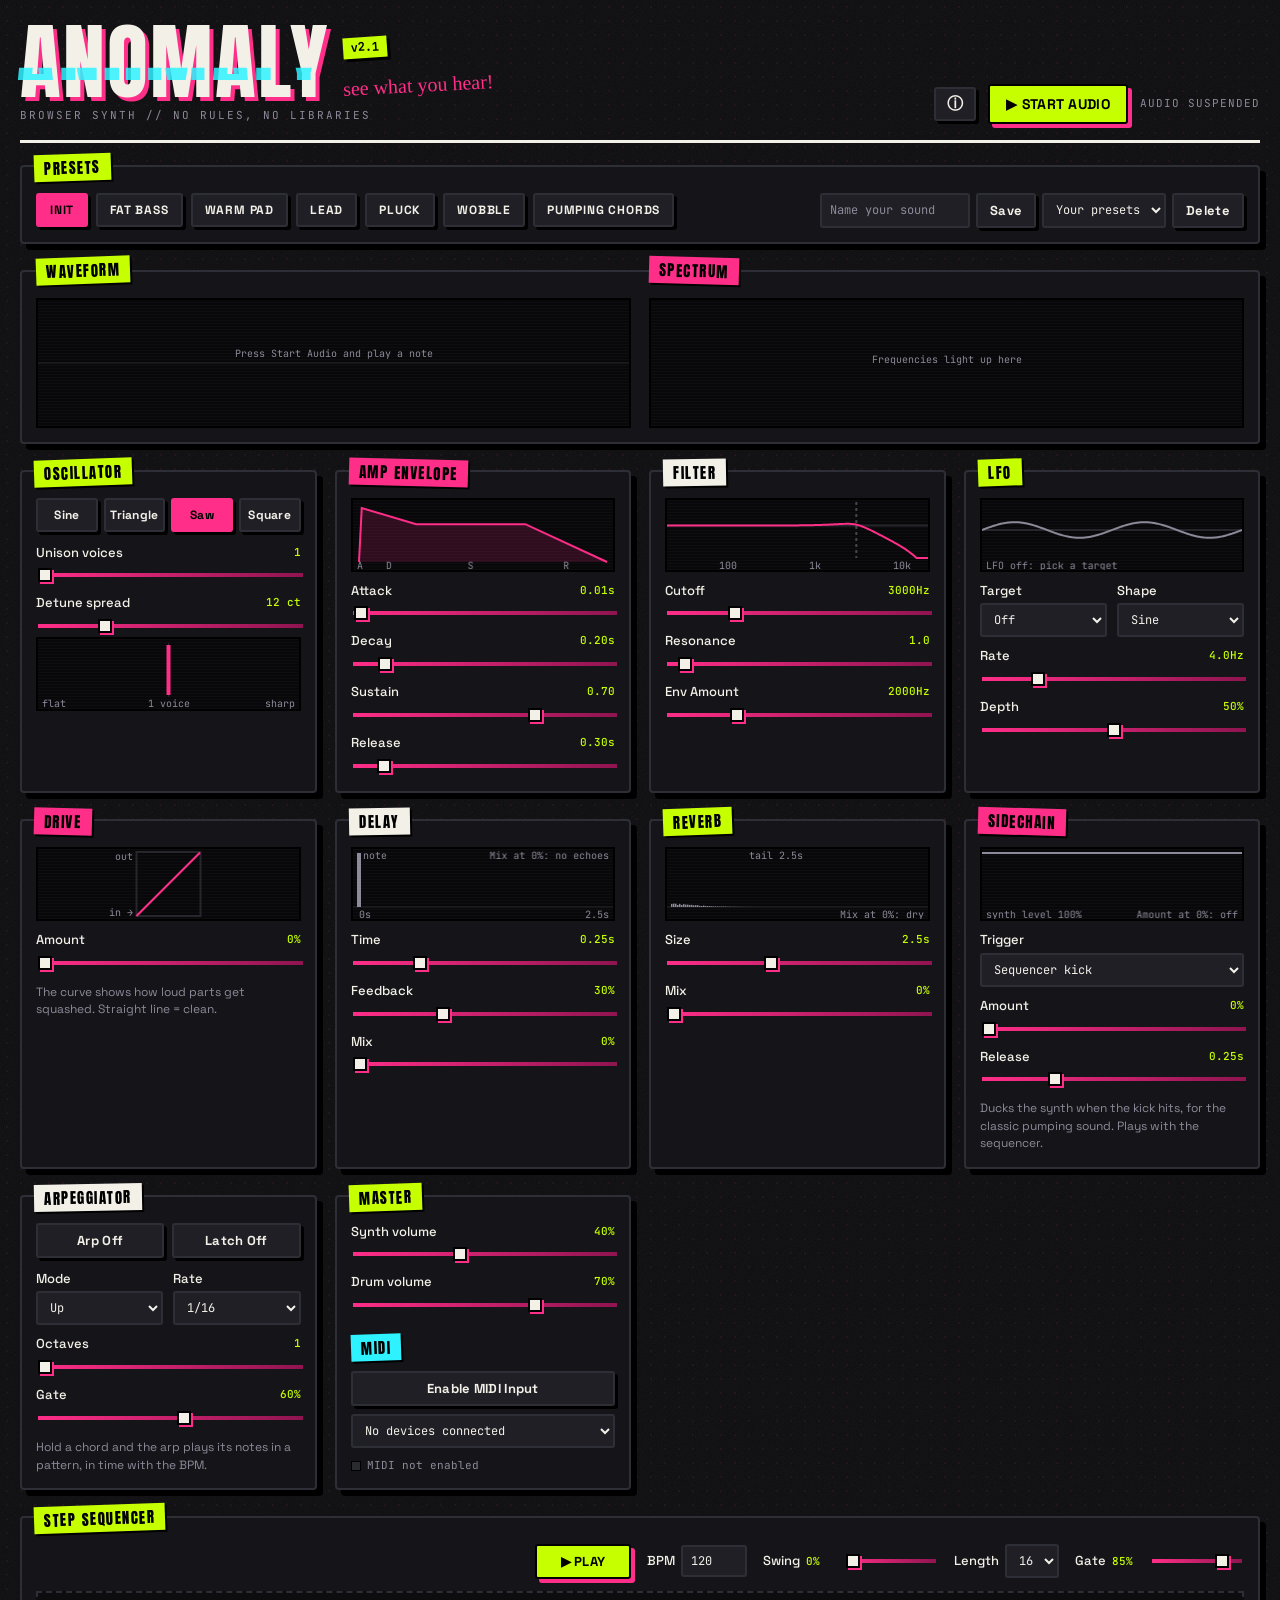
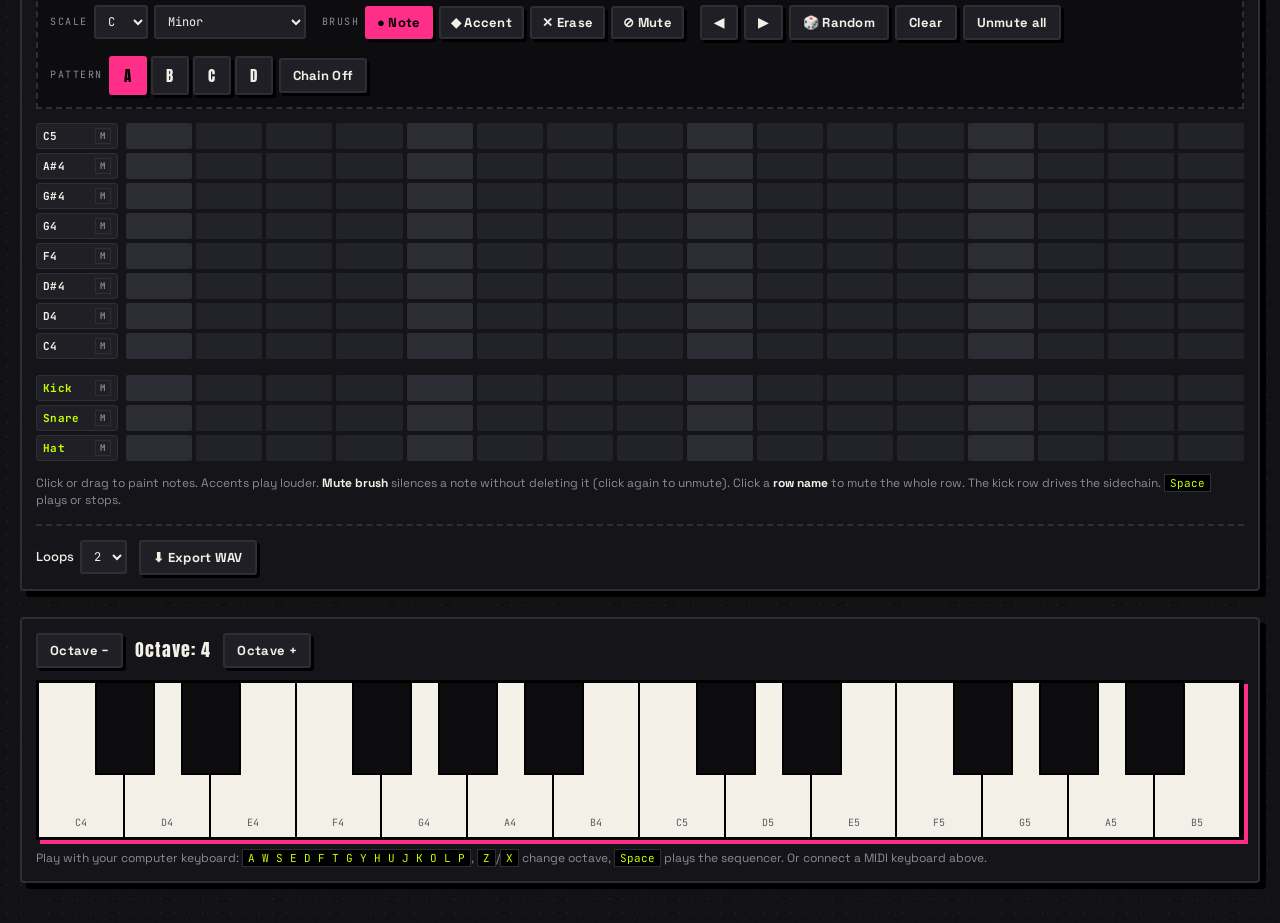
==== commit 12c06d58: "ANOMALY v2.1: punk theme, note + row mutes" ====
--- a/index.html
+++ b/index.html
@@ -3,16 +3,21 @@
 <head>
 <meta charset="UTF-8" />
 <meta name="viewport" content="width=device-width, initial-scale=1.0" />
-<title>Web Synth</title>
+<title>ANOMALY · Browser Synth</title>
 <meta name="description" content="A polyphonic browser synthesizer with unison, LFO, drive, delay, reverb, sidechain, arpeggiator, a step sequencer with drums, MIDI input and WAV export." />
+<link rel="preconnect" href="https://fonts.googleapis.com" />
+<link rel="preconnect" href="https://fonts.gstatic.com" crossorigin />
+<link href="https://fonts.googleapis.com/css2?family=Anton&family=JetBrains+Mono:wght@400;700&family=Permanent+Marker&family=Space+Grotesk:wght@400;500;700&display=swap" rel="stylesheet" />
 <link rel="stylesheet" href="style.css" />
 </head>
 <body>
   <div class="app">
     <header>
       <div class="brand">
-        <h1>Web Synth <span class="version">v2</span></h1>
-        <span class="tagline">See what you hear</span>
+        <h1 data-text="ANOMALY">ANOMALY</h1>
+        <span class="version">v2.1</span>
+        <span class="tagline">see what you hear!</span>
+        <span class="subline">browser synth // no rules, no libraries</span>
       </div>
       <div class="power">
         <button id="aboutBtn" class="icon-btn" title="About / Tech Specs" aria-label="About and technical specs">ⓘ</button>
@@ -283,12 +288,14 @@
           <button data-brush="note" class="active">● Note</button>
           <button data-brush="accent">◆ Accent</button>
           <button data-brush="erase">✕ Erase</button>
+          <button data-brush="mute">⊘ Mute</button>
         </div>
         <div class="tool-group">
           <button id="seqShiftLeft" title="Shift pattern left">◀</button>
           <button id="seqShiftRight" title="Shift pattern right">▶</button>
           <button id="seqRandomBtn">🎲 Random</button>
           <button id="seqClearBtn">Clear</button>
+          <button id="unmuteAllBtn" title="Unmute every note and row in this pattern">Unmute all</button>
         </div>
         <div class="tool-group">
           <span class="tool-label">Pattern</span>
@@ -301,7 +308,7 @@
         <div class="seq-labels" id="seqLabels"></div>
         <div class="seq-grid" id="seqGrid"></div>
       </div>
-      <p class="hint">Click or drag to paint notes. Accents play louder. The kick row drives the sidechain. Press <code>Space</code> to play or stop.</p>
+      <p class="hint">Click or drag to paint notes. Accents play louder. <strong>Mute brush</strong> silences a note without deleting it (click again to unmute). Click a <strong>row name</strong> to mute the whole row. The kick row drives the sidechain. <code>Space</code> plays or stops.</p>
 
       <div class="export-row">
         <label class="inline-label">Loops
--- a/style.css
+++ b/style.css
@@ -1,32 +1,46 @@
+/* ANOMALY — modern punk: black paper, neon ink, tape labels, hard shadows */
+
 :root {
-  --bg: #14161c;
-  --panel: #1e2129;
-  --panel-2: #262a34;
-  --border: #2c303a;
-  --text: #e6e8ee;
-  --muted: #8b8f9c;
-  --accent: #6ee7c2;
-  --accent-dim: #3a8f74;
-  --accent-2: #ffd166;
-  --danger: #ff6b6b;
-  --radius: 10px;
+  --bg: #0c0c0f;
+  --panel: #151519;
+  --panel-2: #1f1f25;
+  --line: #2e2e36;
+  --ink: #f3f0e8;
+  --muted: #8d8a99;
+  --pink: #ff2e88;
+  --pink-dim: #8f1450;
+  --lime: #c6ff00;
+  --lime-dim: #5f7a00;
+  --cyan: #2ef2ff;
+  --shadow: #000;
+  --display: "Anton", "Impact", "Arial Narrow", sans-serif;
+  --body: "Space Grotesk", -apple-system, "Segoe UI", Roboto, sans-serif;
+  --mono: "JetBrains Mono", ui-monospace, Menlo, monospace;
+  --marker: "Permanent Marker", "Comic Sans MS", cursive;
 }
 
 * { box-sizing: border-box; }
 
 body {
   margin: 0;
-  background: var(--bg);
-  color: var(--text);
-  font-family: -apple-system, "Segoe UI", Roboto, Helvetica, Arial, sans-serif;
+  color: var(--ink);
+  font-family: var(--body);
   font-size: 14px;
   line-height: 1.45;
-}
+  background-color: var(--bg);
+  /* halftone dots + film grain */
+  background-image:
+    radial-gradient(rgba(255, 46, 136, 0.07) 1px, transparent 1.4px),
+    url("data:image/svg+xml;utf8,<svg xmlns='http://www.w3.org/2000/svg' width='160' height='160'><filter id='n'><feTurbulence type='fractalNoise' baseFrequency='0.9' numOctaves='2' stitchTiles='stitch'/><feColorMatrix values='0 0 0 0 1  0 0 0 0 1  0 0 0 0 1  0 0 0 0.05 0'/></filter><rect width='100%' height='100%' filter='url(%23n)'/></svg>");
+  background-size: 14px 14px, 160px 160px;
+}
+
+::selection { background: var(--pink); color: #000; }
 
 .app {
-  max-width: 1280px;
+  max-width: 1300px;
   margin: 0 auto;
-  padding: 20px;
+  padding: 24px 20px 40px;
 }
 
 /* ---------- Header ---------- */
@@ -34,106 +48,241 @@
 header {
   display: flex;
   justify-content: space-between;
-  align-items: center;
+  align-items: flex-end;
   flex-wrap: wrap;
-  gap: 12px;
-  margin-bottom: 16px;
-}
-.brand { display: flex; align-items: baseline; gap: 12px; flex-wrap: wrap; }
-h1 { margin: 0; font-size: 26px; letter-spacing: 0.5px; }
+  gap: 16px;
+  margin-bottom: 22px;
+  padding-bottom: 16px;
+  border-bottom: 3px solid var(--ink);
+}
+.brand {
+  display: grid;
+  grid-template-columns: auto auto;
+  grid-template-areas: "title ver" "title tag" "sub sub";
+  align-items: end;
+  column-gap: 14px;
+}
+h1 {
+  grid-area: title;
+  position: relative;
+  margin: 0;
+  font-family: var(--display);
+  font-weight: 400;
+  font-size: clamp(48px, 8vw, 84px);
+  line-height: 0.9;
+  letter-spacing: 2px;
+  color: var(--ink);
+  text-shadow: 4px 4px 0 var(--pink);
+}
+/* glitch slice */
+h1::after {
+  content: attr(data-text);
+  position: absolute;
+  left: 0;
+  top: 0;
+  color: var(--cyan);
+  clip-path: inset(58% 0 26% 0);
+  transform: translateX(-5px);
+  text-shadow: none;
+  opacity: 0.85;
+  animation: glitch 4s steps(1) infinite;
+}
+@keyframes glitch {
+  0%, 92%, 100% { clip-path: inset(58% 0 26% 0); transform: translateX(-5px); }
+  93% { clip-path: inset(10% 0 70% 0); transform: translateX(6px); }
+  95% { clip-path: inset(40% 0 40% 0); transform: translateX(-8px); }
+  97% { clip-path: inset(75% 0 5% 0); transform: translateX(4px); }
+}
+@media (prefers-reduced-motion: reduce) { h1::after { animation: none; } }
+
 .version {
-  font-size: 13px;
-  color: var(--bg);
-  background: var(--accent);
-  border-radius: 6px;
-  padding: 1px 7px;
-  vertical-align: middle;
-}
-.tagline { color: var(--muted); }
-.power { display: flex; align-items: center; gap: 10px; }
-.status { color: var(--muted); font-size: 12px; }
-
-/* ---------- Generic controls ---------- */
+  grid-area: ver;
+  justify-self: start;
+  font-family: var(--mono);
+  font-weight: 700;
+  font-size: 12px;
+  color: #000;
+  background: var(--lime);
+  padding: 2px 8px;
+  transform: rotate(-4deg);
+  box-shadow: 3px 3px 0 var(--shadow);
+}
+.tagline {
+  grid-area: tag;
+  font-family: var(--marker);
+  color: var(--pink);
+  font-size: 20px;
+  transform: rotate(-3deg);
+  white-space: nowrap;
+}
+.subline {
+  grid-area: sub;
+  margin-top: 8px;
+  font-family: var(--mono);
+  font-size: 11px;
+  letter-spacing: 2px;
+  text-transform: uppercase;
+  color: var(--muted);
+}
+.power { display: flex; align-items: center; gap: 12px; }
+.status { font-family: var(--mono); color: var(--muted); font-size: 11px; text-transform: uppercase; letter-spacing: 1px; }
+
+/* ---------- Buttons & inputs ---------- */
 
 button {
   background: var(--panel-2);
-  color: var(--text);
-  border: 1px solid var(--border);
-  border-radius: 7px;
+  color: var(--ink);
+  border: 2px solid var(--line);
+  border-radius: 3px;
   padding: 7px 12px;
-  font: inherit;
+  font-family: var(--body);
+  font-weight: 700;
+  font-size: 13px;
+  letter-spacing: 0.3px;
   cursor: pointer;
-  transition: background 0.12s, border-color 0.12s, color 0.12s;
-}
-button:hover { border-color: var(--accent-dim); }
+  box-shadow: 3px 3px 0 var(--shadow);
+  transition: transform 0.06s, box-shadow 0.06s, background 0.1s, border-color 0.1s, color 0.1s;
+}
+button:hover { border-color: var(--pink); }
+button:active { transform: translate(3px, 3px); box-shadow: 0 0 0 var(--shadow); }
+button:focus-visible, select:focus-visible, input:focus-visible { outline: 2px solid var(--lime); outline-offset: 2px; }
 button.active, button.toggle.active {
-  background: var(--accent);
-  color: #0d1a15;
-  border-color: var(--accent);
-  font-weight: 600;
+  background: var(--pink);
+  color: #000;
+  border-color: var(--pink);
 }
 button:disabled { opacity: 0.5; cursor: wait; }
-#startBtn { background: var(--accent); color: #0d1a15; border-color: var(--accent); font-weight: 600; }
-.icon-btn { padding: 6px 10px; font-size: 16px; line-height: 1; }
+
+#startBtn {
+  background: var(--lime);
+  color: #000;
+  border-color: #000;
+  font-size: 14px;
+  padding: 9px 16px;
+  text-transform: uppercase;
+  box-shadow: 4px 4px 0 var(--pink);
+}
+.icon-btn { padding: 7px 11px; font-size: 16px; line-height: 1; }
 
 select, input[type="number"], input[type="text"] {
   background: var(--panel-2);
-  color: var(--text);
-  border: 1px solid var(--border);
-  border-radius: 7px;
+  color: var(--ink);
+  border: 2px solid var(--line);
+  border-radius: 3px;
   padding: 6px 8px;
-  font: inherit;
-}
-input[type="number"] { width: 64px; }
-input[type="range"] { width: 100%; accent-color: var(--accent); }
+  font-family: var(--mono);
+  font-size: 12px;
+}
+input[type="number"] { width: 66px; }
+input[type="text"]::placeholder { color: var(--muted); }
+
+/* custom sliders: thin track, square neon thumb */
+input[type="range"] {
+  -webkit-appearance: none;
+  appearance: none;
+  width: 100%;
+  height: 18px;
+  background: transparent;
+  cursor: pointer;
+}
+input[type="range"]::-webkit-slider-runnable-track {
+  height: 4px;
+  background: linear-gradient(90deg, var(--pink) 0%, var(--pink-dim) 100%);
+}
+input[type="range"]::-moz-range-track { height: 4px; background: var(--pink-dim); }
+input[type="range"]::-moz-range-progress { height: 4px; background: var(--pink); }
+input[type="range"]::-webkit-slider-thumb {
+  -webkit-appearance: none;
+  width: 14px;
+  height: 14px;
+  margin-top: -5px;
+  background: var(--ink);
+  border: 2px solid #000;
+  box-shadow: 2px 2px 0 var(--pink);
+}
+input[type="range"]::-moz-range-thumb {
+  width: 12px;
+  height: 12px;
+  border-radius: 0;
+  background: var(--ink);
+  border: 2px solid #000;
+  box-shadow: 2px 2px 0 var(--pink);
+}
+input[type="range"]:hover::-webkit-slider-thumb { background: var(--lime); }
 
 code {
-  background: var(--panel-2);
+  font-family: var(--mono);
+  background: #000;
+  color: var(--lime);
+  border: 1px solid var(--line);
+  padding: 1px 5px;
+  font-size: 11px;
+}
+
+.hint { color: var(--muted); font-size: 12px; margin: 10px 0 0; }
+.hint strong { color: var(--ink); }
+
+/* ---------- Panels ---------- */
+
+.panel {
+  position: relative;
+  background: var(--panel);
+  border: 2px solid var(--line);
   border-radius: 4px;
-  padding: 1px 5px;
-  font-size: 12px;
-}
-
-.hint { color: var(--muted); font-size: 12px; margin: 8px 0 0; }
-
-/* ---------- Panels ---------- */
-
-.panel {
-  background: var(--panel);
-  border: 1px solid var(--border);
-  border-radius: var(--radius);
-  padding: 14px;
+  padding: 26px 14px 14px;
+  box-shadow: 6px 6px 0 var(--shadow);
 }
 .panel h2 {
-  margin: 0 0 10px;
-  font-size: 13px;
+  position: absolute;
+  top: -13px;
+  left: 12px;
+  margin: 0;
+  padding: 3px 10px 2px;
+  font-family: var(--display);
+  font-weight: 400;
+  font-size: 15px;
+  letter-spacing: 1.5px;
   text-transform: uppercase;
-  letter-spacing: 1px;
-  color: var(--accent);
-}
-.panel h2.sub { margin-top: 16px; }
+  color: #000;
+  background: var(--lime);
+  transform: rotate(-2deg);
+  box-shadow: 2px 2px 0 var(--shadow);
+}
+/* alternate the tape colour and tilt so it doesn't look stamped out */
+main .panel:nth-child(3n + 2) h2 { background: var(--pink); transform: rotate(1.5deg); }
+main .panel:nth-child(3n) h2 { background: var(--ink); transform: rotate(-1deg); }
+.panel h2.sub {
+  position: static;
+  display: inline-block;
+  margin: 18px 0 10px;
+  background: var(--cyan);
+}
 
 main {
   display: grid;
   grid-template-columns: repeat(auto-fill, minmax(250px, 1fr));
-  gap: 14px;
-  margin: 14px 0;
-}
-
-.sliders { display: flex; flex-direction: column; gap: 9px; }
+  gap: 26px 18px;
+  margin: 26px 0;
+}
+
+.sliders { display: flex; flex-direction: column; gap: 8px; }
 .sliders.spaced { margin-top: 12px; }
-.sliders label { display: flex; flex-direction: column; gap: 3px; font-size: 13px; }
-.val { float: right; color: var(--accent); font-variant-numeric: tabular-nums; font-size: 12px; }
-.sliders label .val { position: absolute; right: 0; }
-.sliders label { position: relative; }
+.sliders label { position: relative; display: flex; flex-direction: column; gap: 2px; font-size: 13px; font-weight: 500; }
+.val {
+  font-family: var(--mono);
+  color: var(--lime);
+  font-size: 11px;
+  font-variant-numeric: tabular-nums;
+}
+.sliders label .val { position: absolute; right: 0; top: 1px; }
 
 .select-row { display: flex; gap: 10px; margin-bottom: 10px; flex-wrap: wrap; }
-.select-row label { display: flex; flex-direction: column; gap: 3px; font-size: 13px; flex: 1; min-width: 100px; }
-.toggle-row { display: flex; gap: 8px; margin-bottom: 10px; }
+.select-row label { display: flex; flex-direction: column; gap: 3px; font-size: 13px; font-weight: 500; flex: 1; min-width: 100px; }
+.toggle-row { display: flex; gap: 8px; margin-bottom: 12px; }
 .toggle-row button { flex: 1; }
 
 .waveform-buttons { display: grid; grid-template-columns: repeat(4, 1fr); gap: 6px; }
-.waveform-buttons button { padding: 7px 4px; }
+.waveform-buttons button { padding: 7px 2px; font-size: 12px; }
 
 /* ---------- Visuals ---------- */
 
@@ -141,17 +290,18 @@
   display: block;
   width: 100%;
   height: 74px;
-  background: #15171d;
-  border: 1px solid var(--border);
-  border-radius: 7px;
+  background: #08080a;
+  border: 2px solid #000;
   margin-bottom: 10px;
-}
-.viz-tall { height: 120px; margin-bottom: 0; }
-.viz-panel {
-  display: grid;
-  grid-template-columns: 1fr 1fr;
-  gap: 14px;
-}
+  /* faint scanlines */
+  background-image: repeating-linear-gradient(0deg, rgba(255, 255, 255, 0.025) 0 1px, transparent 1px 3px);
+}
+.viz-tall { height: 130px; margin-bottom: 0; }
+.viz-panel { display: grid; grid-template-columns: 1fr 1fr; gap: 26px 18px; }
+.viz-block { position: relative; }
+.viz-panel .panel, .viz-panel { padding-top: 26px; }
+.viz-block h2 { position: absolute; top: -41px; left: 0; }
+.viz-block:nth-child(2) h2 { background: var(--pink); transform: rotate(1.5deg); }
 
 /* ---------- Presets ---------- */
 
@@ -160,157 +310,194 @@
   align-items: center;
   flex-wrap: wrap;
   gap: 12px;
-  margin-bottom: 14px;
-}
-.preset-bar h2 { margin: 0; }
-.preset-buttons { display: flex; flex-wrap: wrap; gap: 6px; flex: 1; }
+  margin-bottom: 26px;
+}
+.preset-buttons { display: flex; flex-wrap: wrap; gap: 8px; flex: 1; }
+.preset-btn { text-transform: uppercase; font-size: 12px; letter-spacing: 0.8px; }
 .preset-save { display: flex; gap: 6px; flex-wrap: wrap; }
 .preset-save input { width: 150px; }
 
-/* ---------- MIDI LED ---------- */
-
-.midi-status { display: flex; align-items: center; gap: 6px; }
-.led {
-  width: 9px;
-  height: 9px;
-  border-radius: 50%;
-  background: #3a3e48;
-  flex: none;
-}
-.led.on { background: var(--accent); box-shadow: 0 0 8px var(--accent); }
-#midiBtn { width: 100%; margin-bottom: 6px; }
+/* ---------- MIDI ---------- */
+
+.midi-status { display: flex; align-items: center; gap: 6px; font-family: var(--mono); font-size: 11px; }
+.led { width: 10px; height: 10px; background: #2a2a31; border: 1px solid #000; flex: none; }
+.led.on { background: var(--lime); box-shadow: 0 0 10px var(--lime); }
+#midiBtn { width: 100%; margin-bottom: 8px; }
 #midiDevices { width: 100%; }
 
 /* ---------- Sequencer ---------- */
 
-.wide-panel { margin-bottom: 14px; }
+.wide-panel { margin-bottom: 26px; }
 .seq-header {
   display: flex;
-  justify-content: space-between;
+  justify-content: flex-end;
   align-items: center;
   flex-wrap: wrap;
   gap: 10px;
-  margin-bottom: 10px;
-}
-.seq-header h2 { margin: 0; }
-.seq-transport { display: flex; align-items: center; gap: 14px; flex-wrap: wrap; }
-.inline-label { display: flex; align-items: center; gap: 6px; font-size: 13px; }
-.inline-label .val { float: none; min-width: 32px; }
+  margin-bottom: 12px;
+}
+.seq-transport { display: flex; align-items: center; gap: 16px; flex-wrap: wrap; }
+.inline-label { display: flex; align-items: center; gap: 6px; font-size: 13px; font-weight: 500; }
+.inline-label .val { min-width: 32px; }
 .inline-label input[type="range"] { width: 90px; }
-#seqPlayBtn { min-width: 84px; }
+#seqPlayBtn {
+  min-width: 96px;
+  background: var(--lime);
+  color: #000;
+  border-color: #000;
+  text-transform: uppercase;
+  box-shadow: 4px 4px 0 var(--pink);
+}
+#seqPlayBtn.active { background: var(--pink); box-shadow: 4px 4px 0 var(--lime); }
 
 .seq-tools {
   display: flex;
   flex-wrap: wrap;
-  gap: 14px;
-  padding: 10px;
-  background: #191b22;
-  border-radius: 8px;
-  margin-bottom: 12px;
+  gap: 16px;
+  padding: 12px;
+  background: #0d0d10;
+  border: 2px dashed var(--line);
+  margin-bottom: 14px;
 }
 .tool-group { display: flex; align-items: center; gap: 6px; flex-wrap: wrap; }
-.tool-label { color: var(--muted); font-size: 12px; text-transform: uppercase; letter-spacing: 0.8px; }
+.tool-label {
+  font-family: var(--mono);
+  color: var(--muted);
+  font-size: 10px;
+  text-transform: uppercase;
+  letter-spacing: 1.5px;
+}
 .segmented button { padding: 6px 10px; }
+#brushGroup button[data-brush="mute"].active { background: var(--cyan); border-color: var(--cyan); }
 .slots { display: flex; gap: 4px; }
-.slot-btn { width: 36px; padding: 6px 0; position: relative; }
+.slot-btn { width: 38px; padding: 6px 0; position: relative; font-family: var(--display); font-weight: 400; font-size: 15px; }
 .slot-btn.filled::after {
   content: "";
   position: absolute;
   bottom: 3px;
   left: 50%;
-  width: 4px;
-  height: 4px;
-  margin-left: -2px;
-  border-radius: 50%;
+  width: 5px;
+  height: 5px;
+  margin-left: -2.5px;
   background: currentColor;
 }
-.slot-btn.playing { box-shadow: 0 0 0 2px var(--accent-2); }
-
-.seq-wrap { display: flex; gap: 8px; overflow-x: auto; }
+.slot-btn.playing { outline: 2px solid var(--lime); outline-offset: 2px; }
+
+.seq-wrap { display: flex; gap: 8px; overflow-x: auto; padding-bottom: 4px; }
 .seq-labels { display: flex; flex-direction: column; gap: 4px; flex: none; }
 .seq-label {
+  display: flex;
+  align-items: center;
+  justify-content: space-between;
+  gap: 6px;
   height: 26px;
-  line-height: 26px;
+  min-width: 82px;
+  padding: 0 6px;
+  font-family: var(--mono);
   font-size: 11px;
+  font-weight: 700;
+  color: var(--ink);
+  background: var(--panel-2);
+  border: 1px solid var(--line);
+  box-shadow: none;
+}
+.seq-label:active { transform: none; }
+.seq-label.drum-row { color: var(--lime); }
+.mute-pill {
+  font-size: 9px;
+  letter-spacing: 1px;
+  padding: 1px 4px;
   color: var(--muted);
-  text-align: right;
-  min-width: 42px;
-  font-variant-numeric: tabular-nums;
-}
-.seq-label.drum-row { color: var(--accent-2); }
-.seq-spacer { height: 6px; }
+  border: 1px solid var(--line);
+}
+.seq-label:hover .mute-pill { color: var(--cyan); border-color: var(--cyan); }
+.seq-label.row-muted { background: #000; color: var(--muted); text-decoration: line-through; }
+.seq-label.row-muted .mute-pill { color: #000; background: var(--cyan); border-color: var(--cyan); text-decoration: none; }
+.seq-spacer { height: 8px; }
+
 .seq-grid { display: flex; flex-direction: column; gap: 4px; flex: 1; min-width: 520px; touch-action: none; user-select: none; }
 .seq-row { display: grid; grid-template-columns: repeat(16, 1fr); gap: 4px; }
+.seq-row.row-muted { opacity: 0.3; }
 .seq-cell {
   height: 26px;
-  background: #2a2e38;
-  border-radius: 5px;
+  background: #222229;
+  border-radius: 2px;
   cursor: pointer;
   transition: background 0.08s, transform 0.08s;
 }
-.seq-cell.beat { background: #323744; }
-.seq-cell:hover { outline: 1px solid var(--accent-dim); }
-.seq-cell.on { background: var(--accent-dim); }
-.seq-cell.accent { background: var(--accent); box-shadow: inset 0 0 0 2px #e9fff7; }
-.drum-row .seq-cell.on { background: #a7863c; }
-.drum-row .seq-cell.accent { background: var(--accent-2); box-shadow: inset 0 0 0 2px #fff4d6; }
-.seq-cell.disabled { opacity: 0.18; cursor: not-allowed; }
-.seq-cell.playhead { outline: 2px solid #fff; outline-offset: -1px; }
-.seq-cell.playhead.on, .seq-cell.playhead.accent { transform: scale(1.08); filter: brightness(1.25); }
+.seq-cell.beat { background: #2c2c35; }
+.seq-cell:hover { outline: 1px solid var(--pink); }
+.seq-cell.on { background: var(--pink-dim); }
+.seq-cell.accent { background: var(--pink); box-shadow: inset 0 0 0 2px #fff; }
+.drum-row .seq-cell.on { background: var(--lime-dim); }
+.drum-row .seq-cell.accent { background: var(--lime); box-shadow: inset 0 0 0 2px #fff; }
+/* muted note: still there, just silenced — hazard stripes */
+.seq-cell.muted {
+  background: repeating-linear-gradient(-45deg, #3a3a44 0 4px, #18181d 4px 8px);
+  box-shadow: inset 0 0 0 1px var(--cyan);
+}
+.seq-cell.muted.accent-muted { box-shadow: inset 0 0 0 2px var(--cyan); }
+.seq-cell.disabled { opacity: 0.15; cursor: not-allowed; }
+.seq-cell.playhead { outline: 2px solid var(--ink); outline-offset: -1px; }
+.seq-cell.playhead.on, .seq-cell.playhead.accent { transform: scale(1.1); filter: brightness(1.3); }
 
 .export-row {
   display: flex;
   align-items: center;
   gap: 12px;
   flex-wrap: wrap;
-  margin-top: 12px;
-  padding-top: 12px;
-  border-top: 1px solid var(--border);
-}
-.export-row .hint { margin: 0; }
+  margin-top: 14px;
+  padding-top: 14px;
+  border-top: 2px dashed var(--line);
+}
+.export-row .hint { margin: 0; font-family: var(--mono); }
 
 /* ---------- Keyboard ---------- */
 
 footer {
   background: var(--panel);
-  border: 1px solid var(--border);
-  border-radius: var(--radius);
+  border: 2px solid var(--line);
+  border-radius: 4px;
   padding: 14px;
-}
-.octave-controls { display: flex; align-items: center; gap: 12px; margin-bottom: 10px; }
+  box-shadow: 6px 6px 0 var(--shadow);
+}
+.octave-controls { display: flex; align-items: center; gap: 12px; margin-bottom: 12px; }
+#octaveLabel { font-family: var(--display); font-size: 18px; letter-spacing: 1px; }
 .keyboard {
   position: relative;
-  height: 150px;
+  height: 160px;
   display: flex;
   user-select: none;
   touch-action: none;
+  border: 3px solid #000;
+  box-shadow: 4px 4px 0 var(--pink);
 }
 .key { cursor: pointer; }
 .key.white {
   height: 100%;
-  background: #f3f4f7;
-  border: 1px solid #b9bcc6;
-  border-radius: 0 0 6px 6px;
+  background: #f3f0e8;
+  border-right: 2px solid #000;
   position: relative;
 }
 .key.black {
   position: absolute;
   top: 0;
   height: 60%;
-  background: #1b1d23;
-  border: 1px solid #000;
-  border-radius: 0 0 5px 5px;
+  background: #0c0c0f;
+  border: 2px solid #000;
+  border-top: none;
   z-index: 2;
 }
-.key.white.active, .key.white.arp-hit { background: var(--accent); }
-.key.black.active, .key.black.arp-hit { background: var(--accent-dim); }
+.key.white.active, .key.white.arp-hit { background: var(--pink); }
+.key.black.active, .key.black.arp-hit { background: var(--lime); }
 .keylabel {
   position: absolute;
   bottom: 6px;
   width: 100%;
   text-align: center;
+  font-family: var(--mono);
   font-size: 10px;
-  color: #6b6f7b;
+  color: #5d5a66;
 }
 
 /* ---------- About drawer ---------- */
@@ -318,7 +505,7 @@
 .drawer-backdrop {
   position: fixed;
   inset: 0;
-  background: rgba(0, 0, 0, 0.45);
+  background: rgba(0, 0, 0, 0.6);
   opacity: 0;
   pointer-events: none;
   transition: opacity 0.2s;
@@ -332,7 +519,7 @@
   height: 100%;
   width: min(420px, 92vw);
   background: var(--panel);
-  border-left: 1px solid var(--border);
+  border-left: 3px solid var(--pink);
   transform: translateX(100%);
   transition: transform 0.25s;
   z-index: 11;
@@ -344,31 +531,26 @@
   justify-content: space-between;
   align-items: center;
   padding: 16px;
-  border-bottom: 1px solid var(--border);
-}
-.drawer-header h2 { margin: 0; font-size: 16px; }
+  border-bottom: 2px dashed var(--line);
+}
+.drawer-header h2 { margin: 0; font-family: var(--display); font-weight: 400; font-size: 22px; letter-spacing: 1px; }
 .drawer-content { padding: 16px; }
-.drawer-content h3 { color: var(--accent); font-size: 13px; text-transform: uppercase; letter-spacing: 1px; }
+.drawer-content h3 { font-family: var(--display); font-weight: 400; color: var(--lime); font-size: 16px; letter-spacing: 1.5px; text-transform: uppercase; }
 .signal-flow { display: flex; flex-wrap: wrap; align-items: center; gap: 6px; }
-.flow-node {
-  background: var(--panel-2);
-  border: 1px solid var(--border);
-  border-radius: 6px;
-  padding: 5px 8px;
-  font-size: 12px;
-}
-.flow-node.accent { border-color: var(--accent); color: var(--accent); }
+.flow-node { background: var(--panel-2); border: 2px solid var(--line); padding: 5px 8px; font-family: var(--mono); font-size: 11px; }
+.flow-node.accent { border-color: var(--pink); color: var(--pink); }
 .flow-arrow { color: var(--muted); }
 .metrics { margin: 0; }
-.metrics div { display: flex; justify-content: space-between; padding: 6px 0; border-bottom: 1px solid var(--border); }
+.metrics div { display: flex; justify-content: space-between; padding: 6px 0; border-bottom: 1px dashed var(--line); }
 .metrics dt { color: var(--muted); }
-.metrics dd { margin: 0; font-variant-numeric: tabular-nums; }
-.github-link { color: var(--accent); }
+.metrics dd { margin: 0; font-family: var(--mono); font-size: 12px; }
+.github-link { color: var(--pink); font-weight: 700; }
 
 /* ---------- Small screens ---------- */
 
 @media (max-width: 720px) {
-  .app { padding: 12px; }
+  .app { padding: 16px 12px 30px; }
   .viz-panel { grid-template-columns: 1fr; }
   .keyboard { height: 120px; }
-}
+  .tagline { font-size: 16px; }
+}
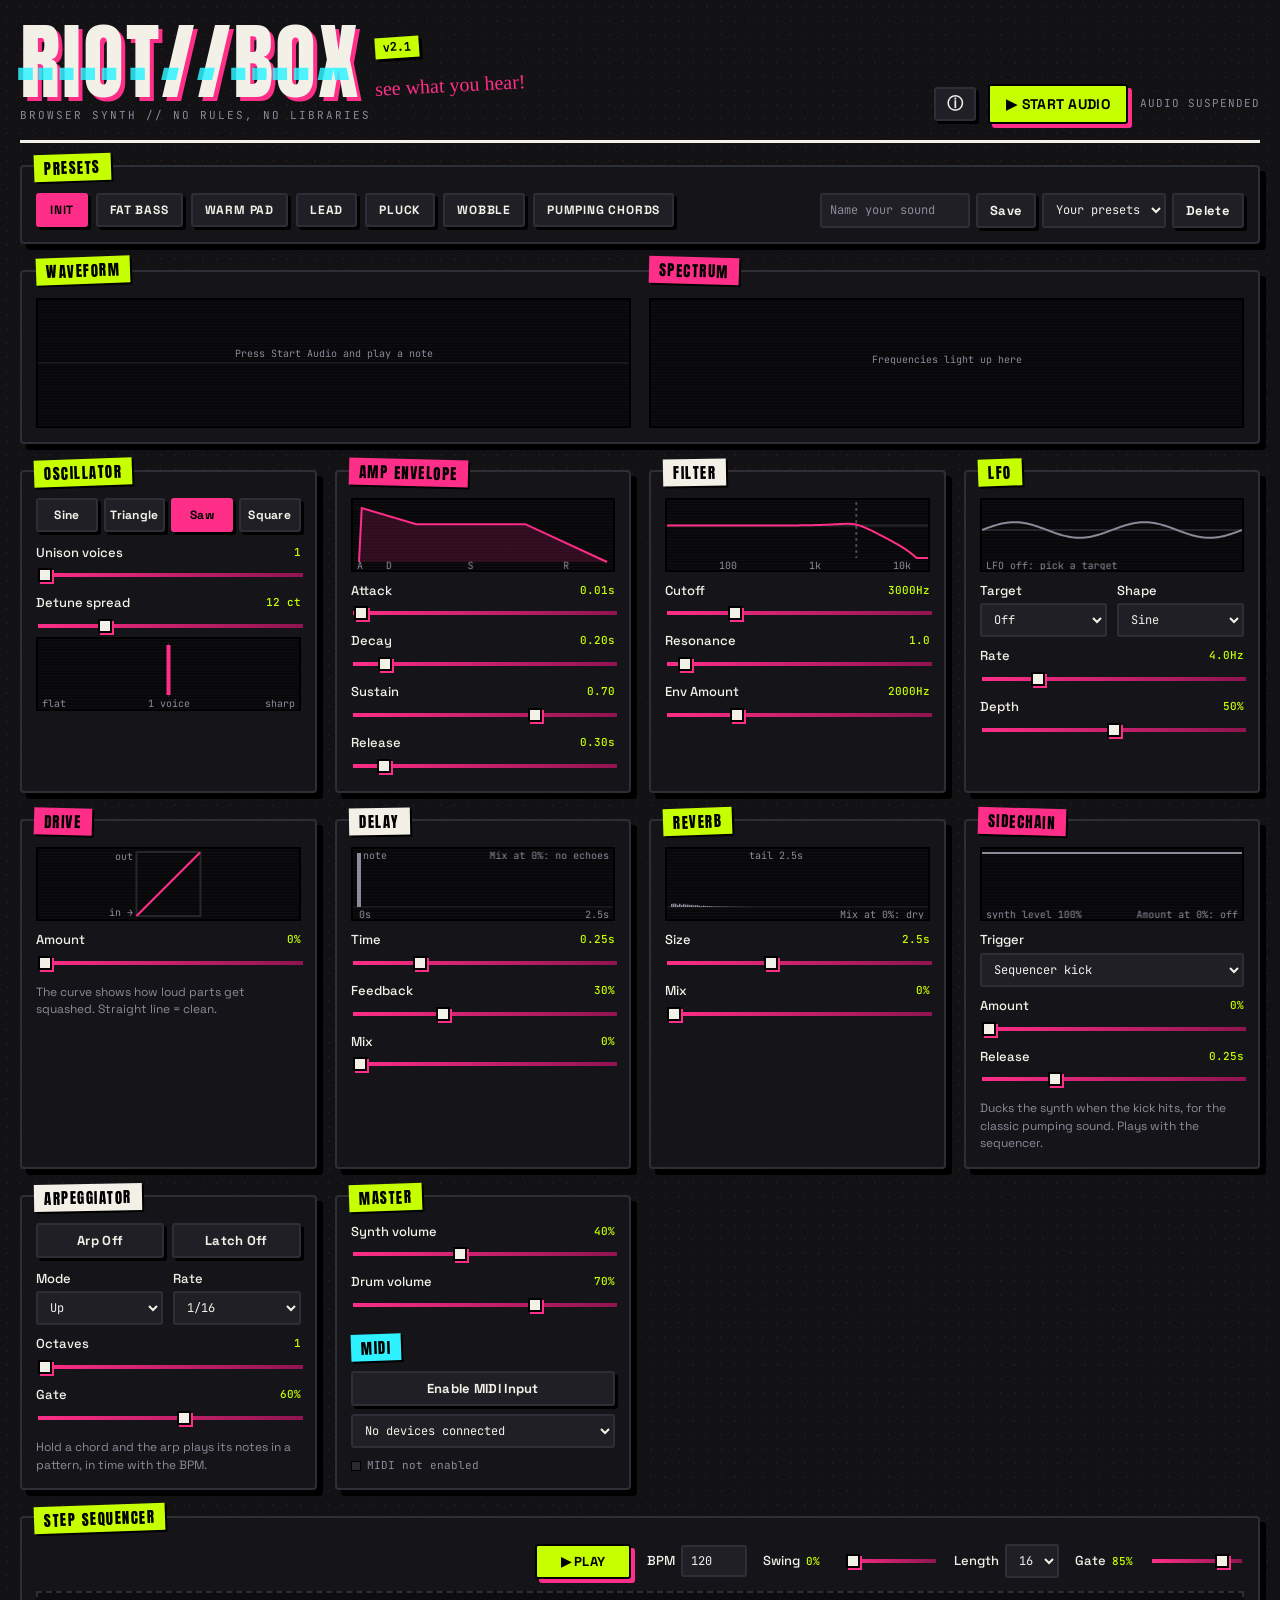
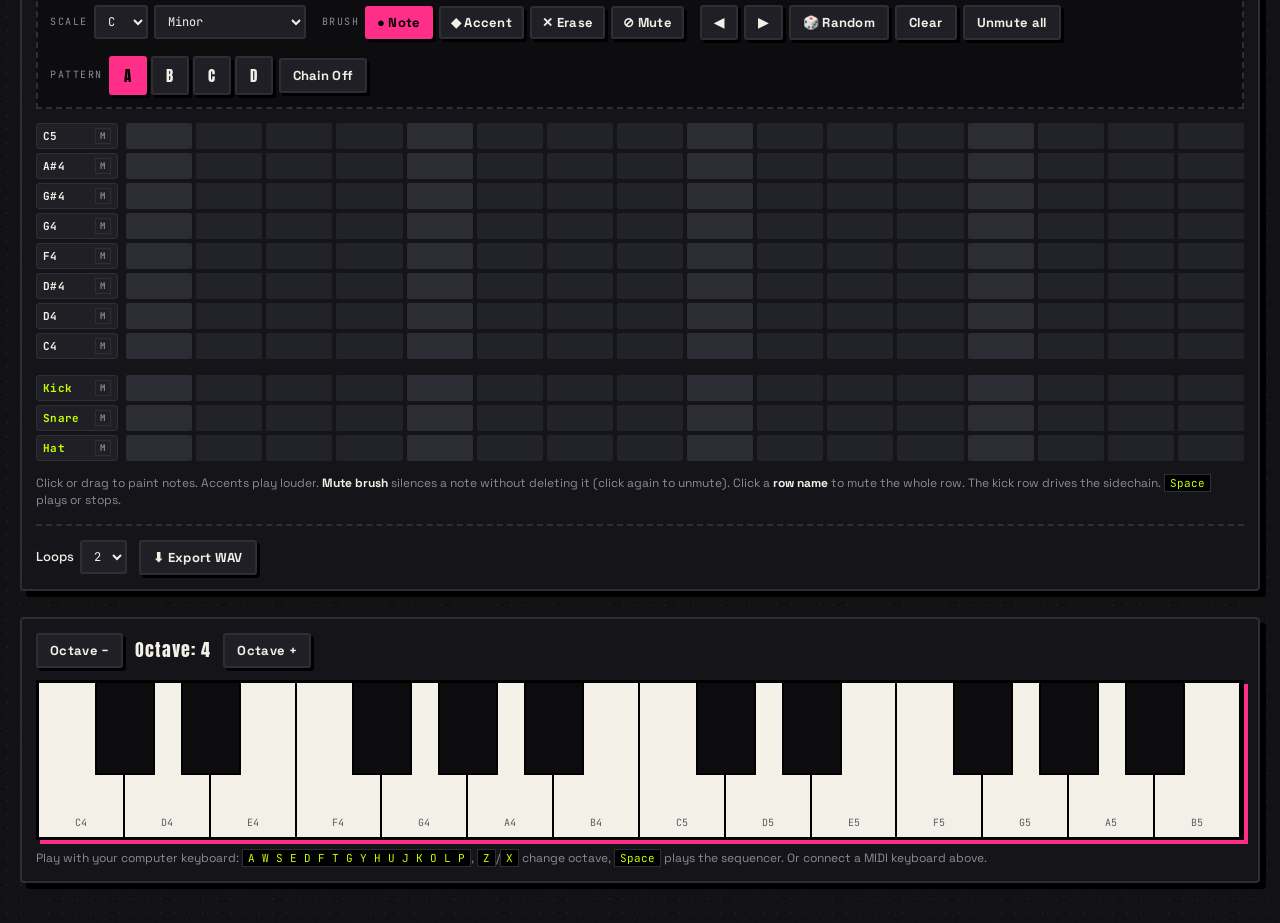
==== commit f3678f74: "Rename to RIOT//BOX" ====
--- a/index.html
+++ b/index.html
@@ -3,7 +3,7 @@
 <head>
 <meta charset="UTF-8" />
 <meta name="viewport" content="width=device-width, initial-scale=1.0" />
-<title>ANOMALY · Browser Synth</title>
+<title>RIOT//BOX · Browser Synth</title>
 <meta name="description" content="A polyphonic browser synthesizer with unison, LFO, drive, delay, reverb, sidechain, arpeggiator, a step sequencer with drums, MIDI input and WAV export." />
 <link rel="preconnect" href="https://fonts.googleapis.com" />
 <link rel="preconnect" href="https://fonts.gstatic.com" crossorigin />
@@ -14,7 +14,7 @@
   <div class="app">
     <header>
       <div class="brand">
-        <h1 data-text="ANOMALY">ANOMALY</h1>
+        <h1 data-text="RIOT//BOX">RIOT//BOX</h1>
         <span class="version">v2.1</span>
         <span class="tagline">see what you hear!</span>
         <span class="subline">browser synth // no rules, no libraries</span>
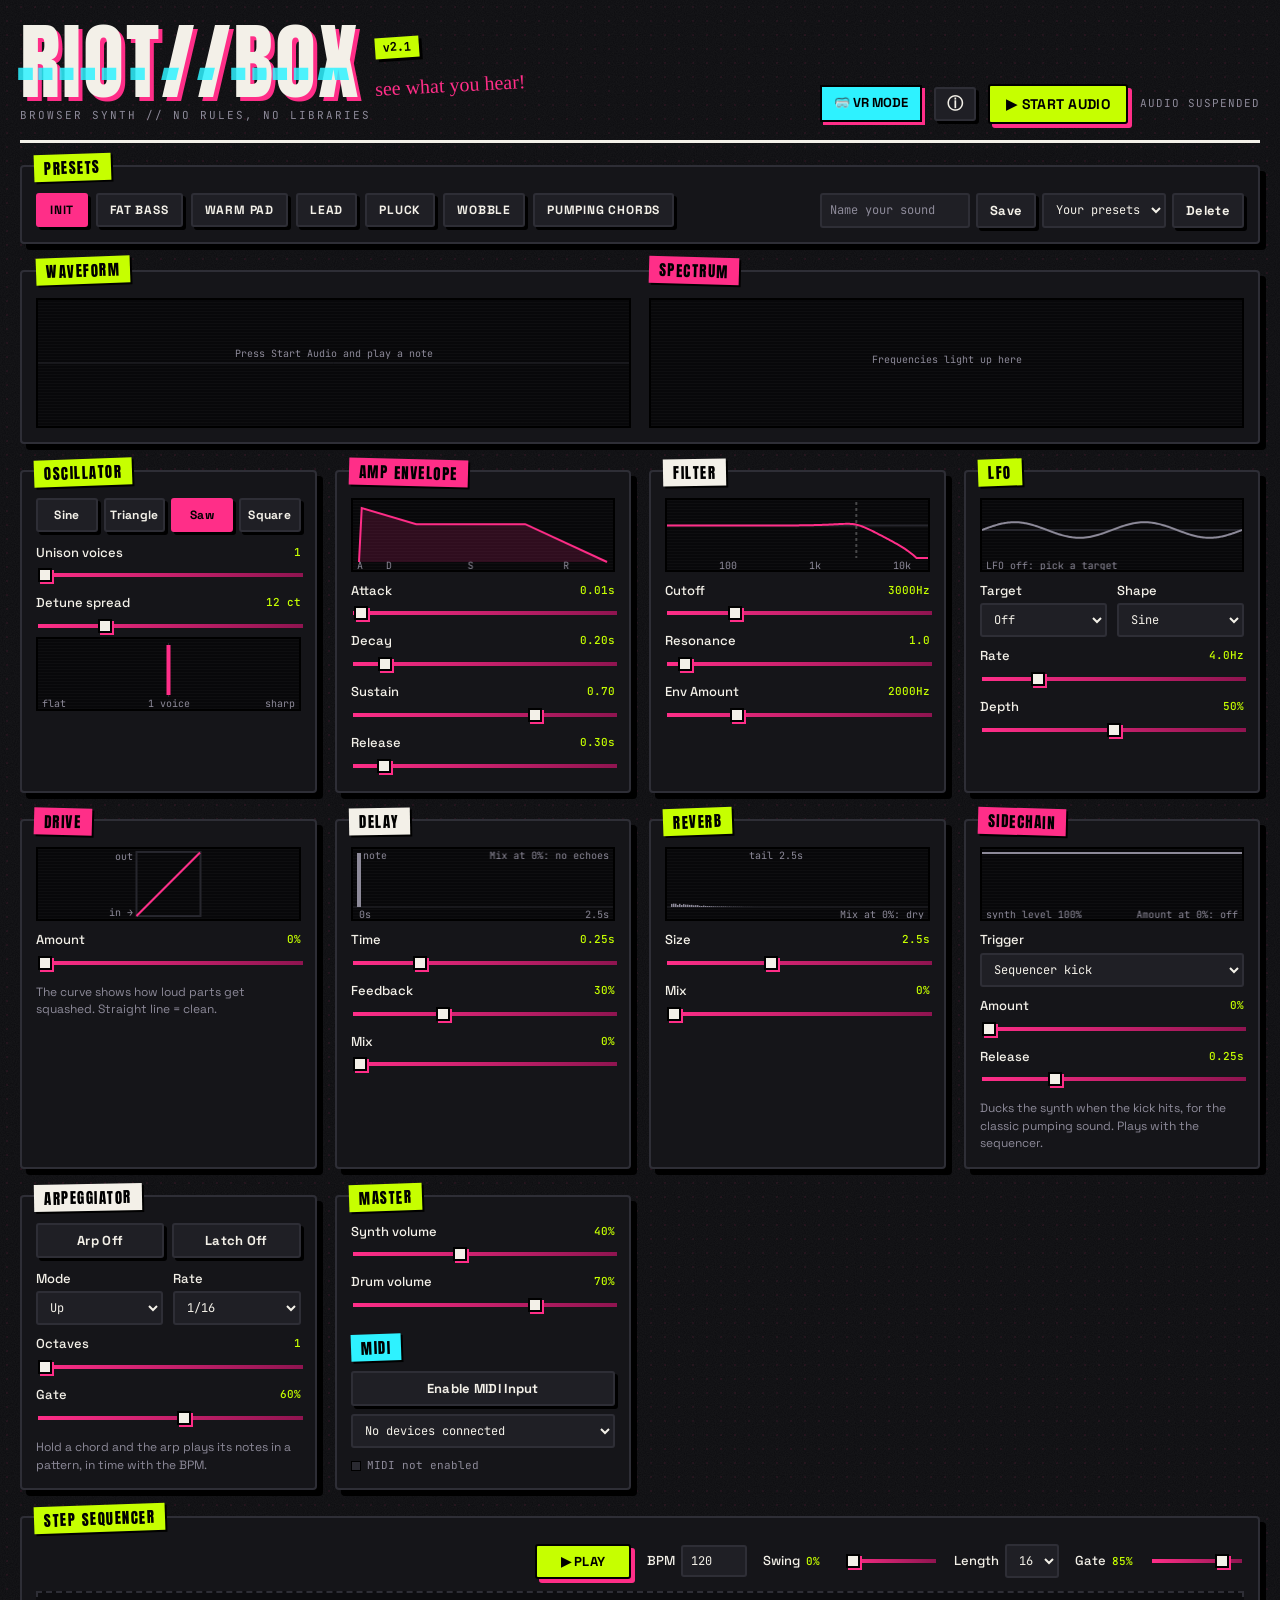
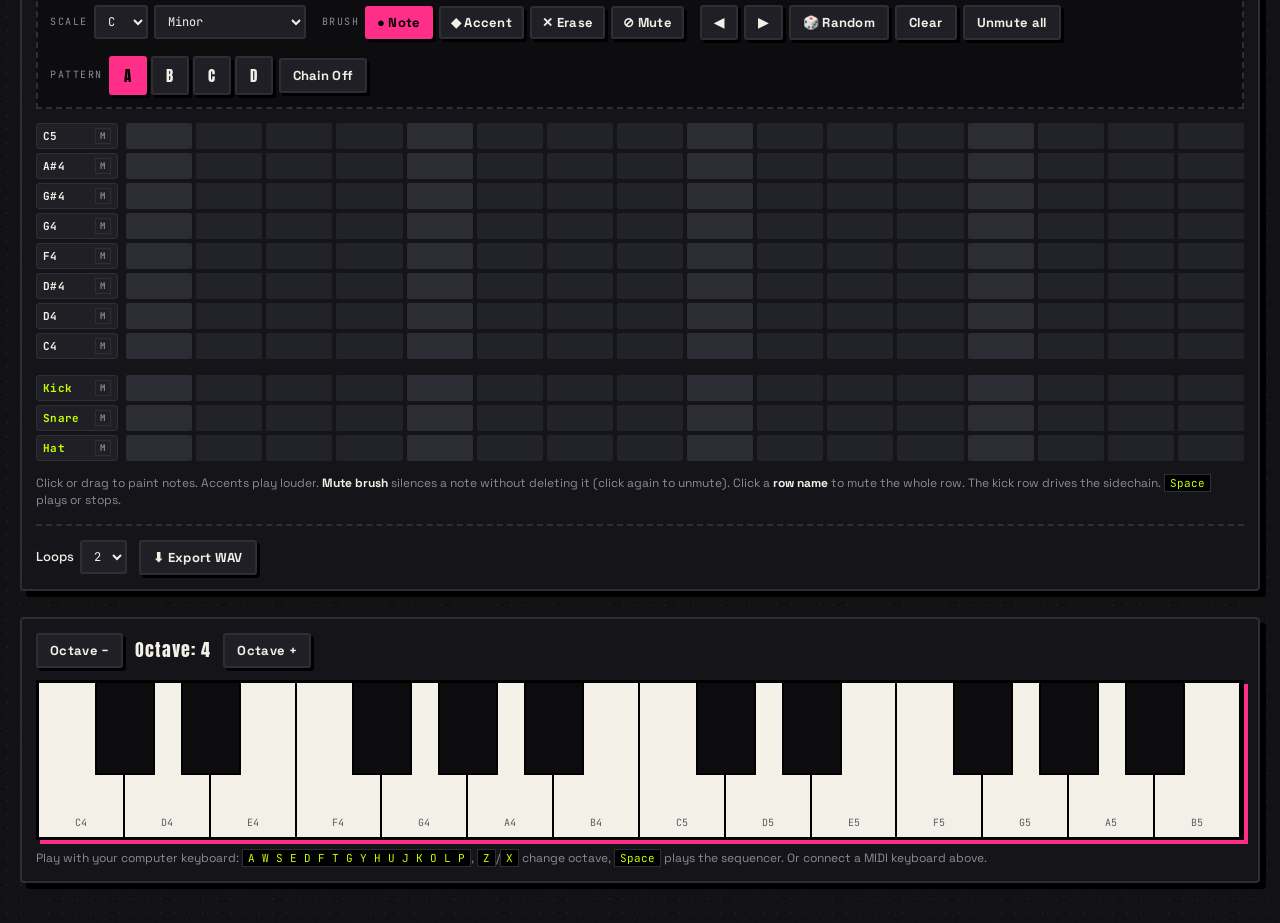
==== commit 9dddd8f8: "Add WebXR VR mode for Meta Quest" ====
--- a/index.html
+++ b/index.html
@@ -20,6 +20,7 @@
         <span class="subline">browser synth // no rules, no libraries</span>
       </div>
       <div class="power">
+        <a href="xr.html" class="xr-link" title="Play RIOT//BOX in VR on Meta Quest">🥽 VR mode</a>
         <button id="aboutBtn" class="icon-btn" title="About / Tech Specs" aria-label="About and technical specs">ⓘ</button>
         <button id="startBtn">▶ Start Audio</button>
         <span id="statusText" class="status">audio suspended</span>
--- a/style.css
+++ b/style.css
@@ -125,6 +125,19 @@
   color: var(--muted);
 }
 .power { display: flex; align-items: center; gap: 12px; }
+.xr-link {
+  font-family: var(--body);
+  font-weight: 700;
+  font-size: 13px;
+  text-transform: uppercase;
+  text-decoration: none;
+  color: #000;
+  background: var(--cyan);
+  border: 2px solid #000;
+  padding: 7px 12px;
+  box-shadow: 3px 3px 0 var(--pink);
+}
+.xr-link:hover { background: var(--lime); }
 .status { font-family: var(--mono); color: var(--muted); font-size: 11px; text-transform: uppercase; letter-spacing: 1px; }
 
 /* ---------- Buttons & inputs ---------- */
